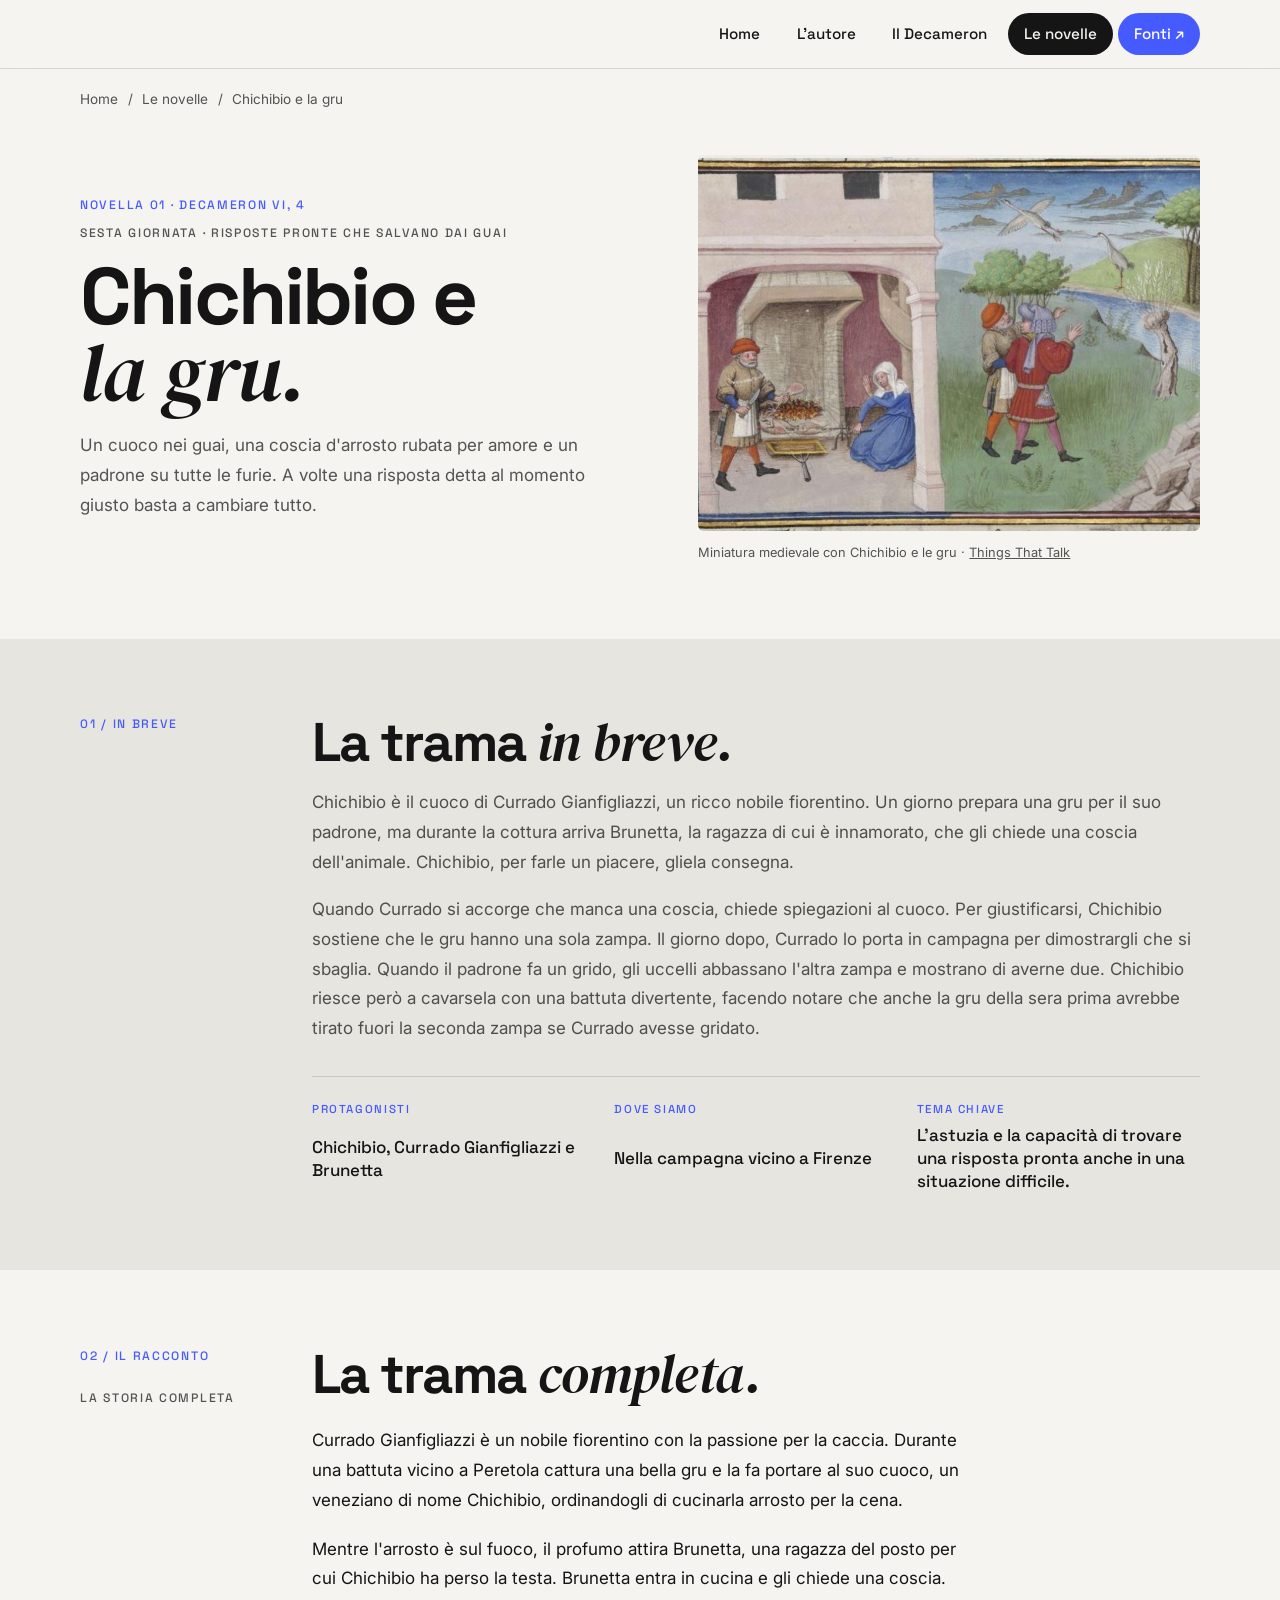
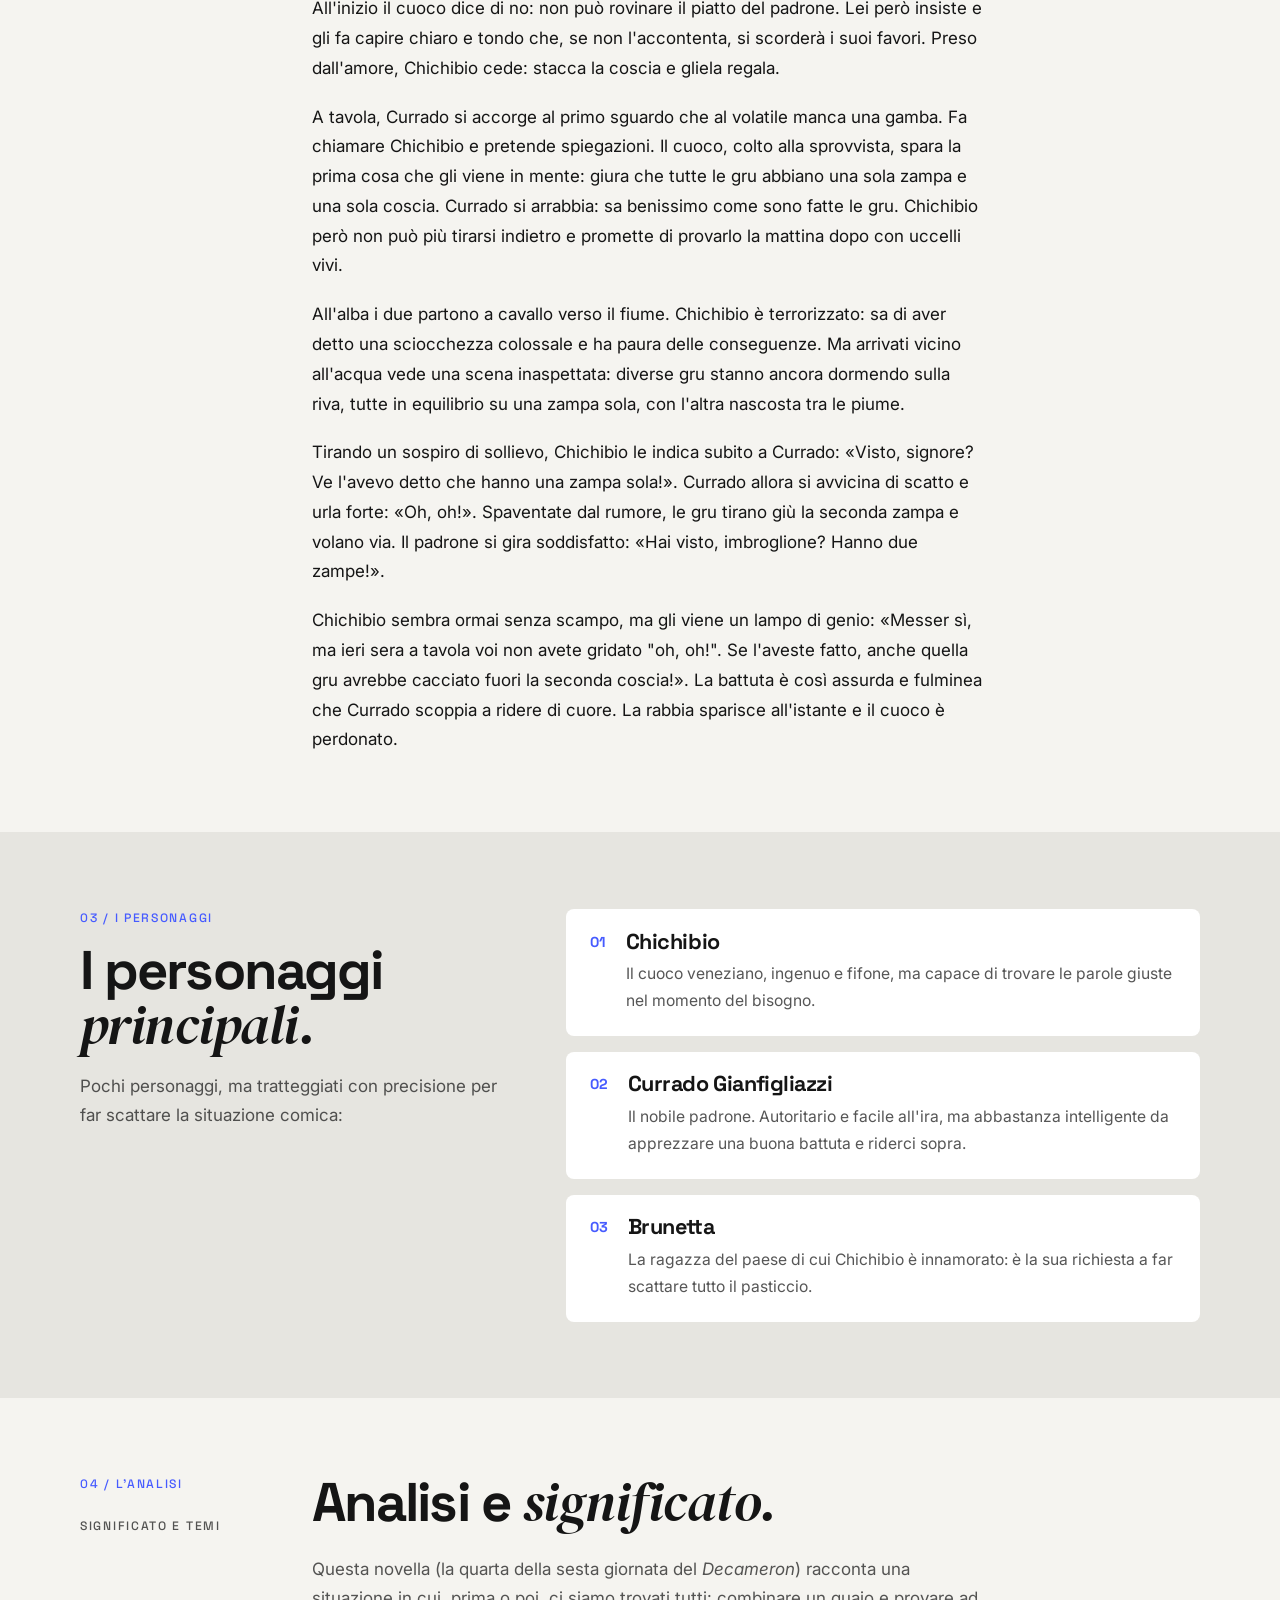
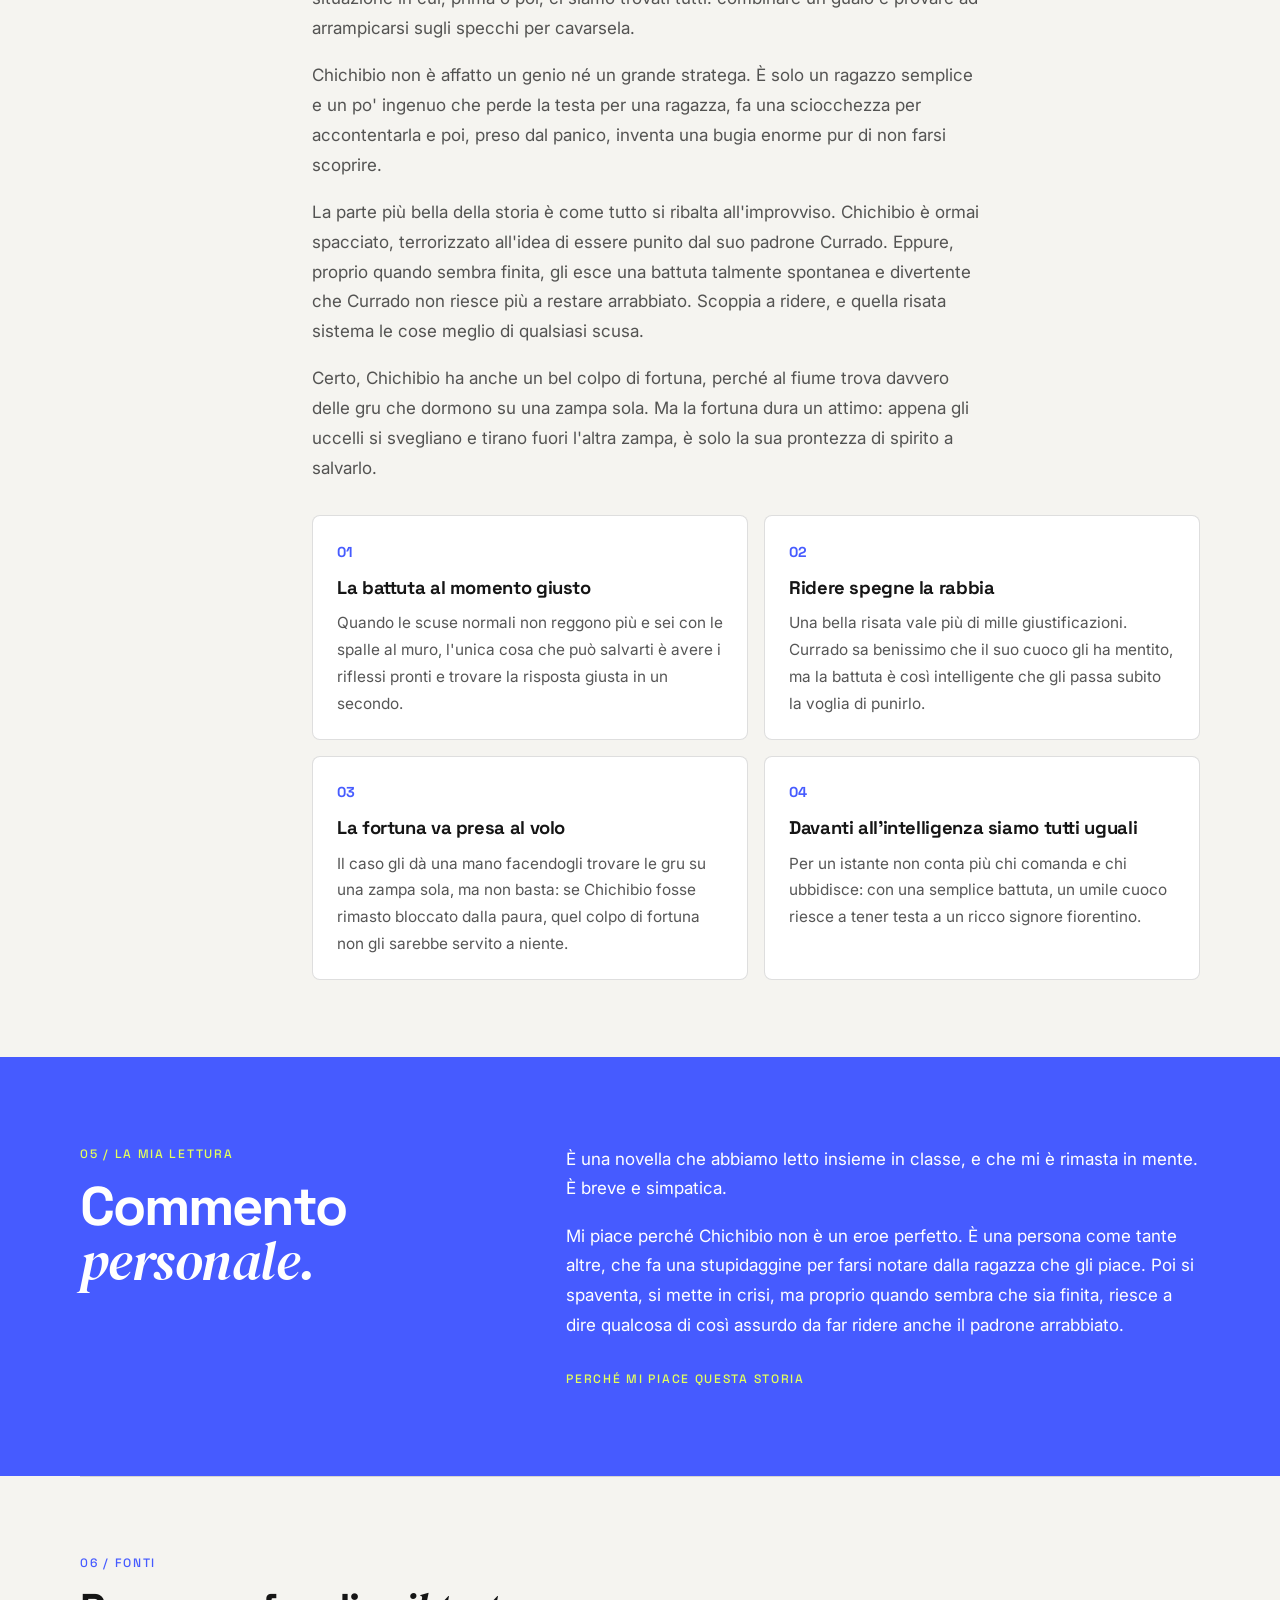
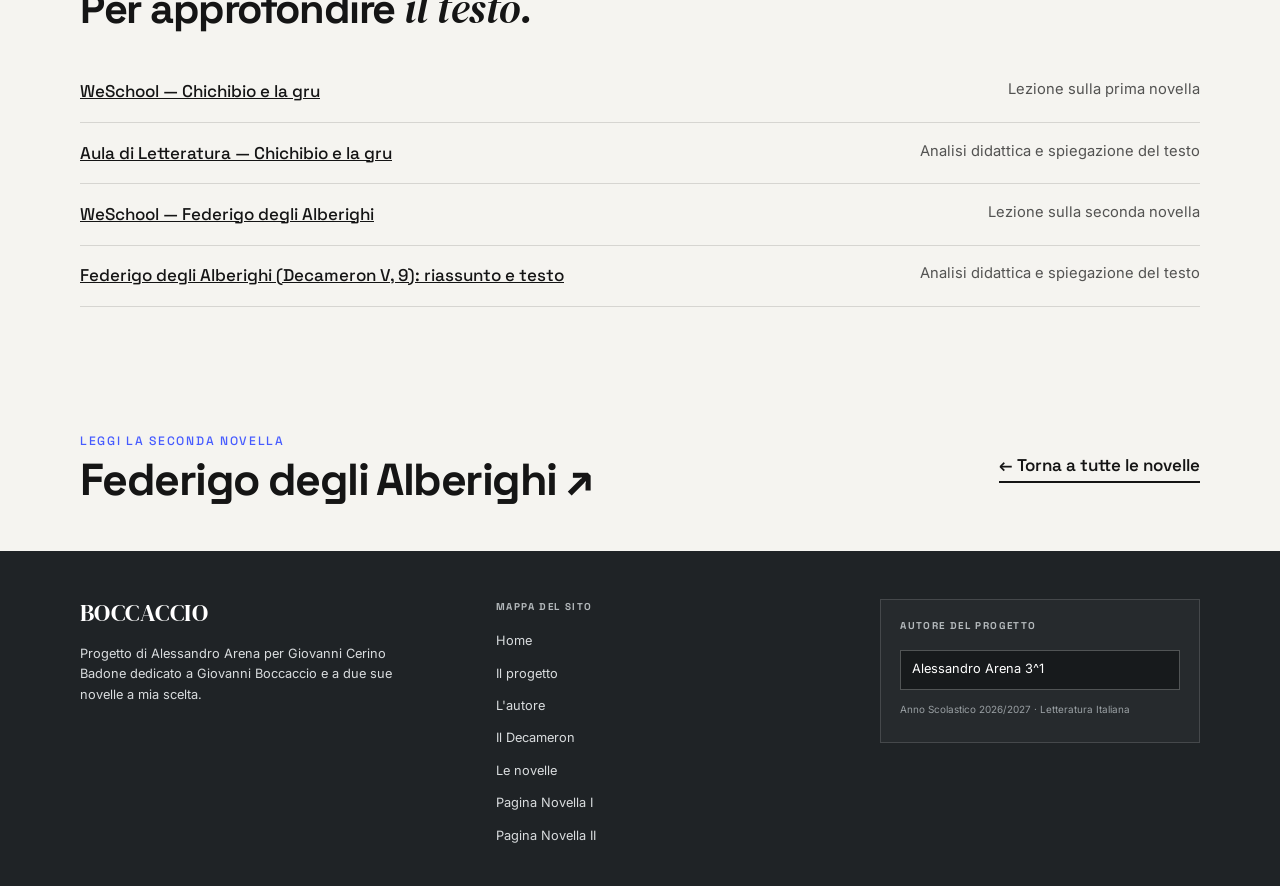
==== novella-1.html @ d5857ba1 "Add files via upload" ====
﻿<!doctype html>
<html lang="it">
<head>
  <meta charset="utf-8">
  <meta name="viewport" content="width=device-width, initial-scale=1">
  <meta name="theme-color" content="#F5F4F0">
  <meta name="description" content="Chichibio e la gru: la novella di Boccaccio spiegata in modo semplice, con trama, personaggi e significato della battuta finale.">
  <title>Chichibio e la gru — Decameron VI, 4</title>
  <link rel="preconnect" href="https://fonts.googleapis.com">
  <link rel="preconnect" href="https://fonts.gstatic.com" crossorigin>
  <link href="https://fonts.googleapis.com/css2?family=Space+Grotesk:wght@500;700&family=Inter:wght@400;500;600&family=DM+Serif+Display:ital@0;1&display=swap" rel="stylesheet">
  <link rel="stylesheet" href="css/style.css">
</head>
<body id="top">
  <a class="skip-link" href="#contenuto">Salta al contenuto</a>
  <header class="site-header"><div class="nav-shell">
    
    <button class="menu-toggle" aria-label="Apri il menu" aria-expanded="false" aria-controls="primary-nav"><span></span><span></span></button>
    <nav class="primary-nav" id="primary-nav" aria-label="Navigazione principale"><a class="nav-link" href="index.html">Home</a><a class="nav-link" href="index.html#autore">L'autore</a><a class="nav-link" href="index.html#decameron">Il Decameron</a><a class="nav-link active" href="index.html#novelle">Le novelle</a><a class="nav-cta" href="index.html#fonti">Fonti <span aria-hidden="true">↗</span></a></nav>
  </div></header>

  <main id="contenuto">
    <div class="section-wrap breadcrumb"><a href="index.html">Home</a><span>/</span><a href="index.html#novelle">Le novelle</a><span>/</span><span>Chichibio e la gru</span></div>

    <section class="detail-hero section-wrap">
      <div class="detail-copy reveal">
        <p class="section-index">NOVELLA 01 · DECAMERON VI, 4</p>
        <p class="overline">SESTA GIORNATA · RISPOSTE PRONTE CHE SALVANO DAI GUAI</p>
        <h1>Chichibio e<br><em>la gru.</em></h1>
        <p class="hero-description">Un cuoco nei guai, una coscia d'arrosto rubata per amore e un padrone su tutte le furie. A volte una risposta detta al momento giusto basta a cambiare tutto.</p>
      </div>
      <figure class="detail-art detail-art-one reveal">
        <img src="assets/images/chichibio-miniatura.jpg" alt="Miniatura medievale che mostra il cuoco Chichibio, Brunetta e le gru" loading="eager">
        <figcaption>Miniatura medievale con Chichibio e le gru · <a href="https://thingsthattalk.net/en/t/ttt%3AThhxsx/stories/the-crane-connects/good-graces/details" target="_blank" rel="noopener">Things That Talk</a></figcaption>
      </figure>
    </section>

    <section class="detail-overview"><div class="section-wrap detail-overview-grid">
      <p class="section-index">01 / IN BREVE</p>
      <div><h2>La trama <em>in breve.</em></h2>
        <p class="body-copy">Chichibio è il cuoco di Currado Gianfigliazzi, un ricco nobile fiorentino. Un giorno prepara una gru per il suo padrone, ma durante la cottura arriva Brunetta, la ragazza di cui è innamorato, che gli chiede una coscia dell'animale. Chichibio, per farle un piacere, gliela consegna.</p>
        <p class="body-copy">Quando Currado si accorge che manca una coscia, chiede spiegazioni al cuoco. Per giustificarsi, Chichibio sostiene che le gru hanno una sola zampa. Il giorno dopo, Currado lo porta in campagna per dimostrargli che si sbaglia. Quando il padrone fa un grido, gli uccelli abbassano l'altra zampa e mostrano di averne due. Chichibio riesce però a cavarsela con una battuta divertente, facendo notare che anche la gru della sera prima avrebbe tirato fuori la seconda zampa se Currado avesse gridato.</p>
        <div class="overview-facts"><div><span>PROTAGONISTI</span><strong>Chichibio, Currado Gianfigliazzi e Brunetta</strong></div><div><span>DOVE SIAMO</span><strong>Nella campagna vicino a Firenze</strong></div><div><span>TEMA CHIAVE</span><strong>L'astuzia e la capacità di trovare una risposta pronta anche in una situazione difficile.</strong></div></div>
      </div>
    </div></section>

    <section class="detail-section section-wrap">
      <div class="detail-section-label"><span class="section-index">02 / IL RACCONTO</span><span class="section-side-note">LA STORIA COMPLETA</span></div>
      <div class="detail-section-content story-text">
        <h2>La trama <em>completa.</em></h2>
        <p>Currado Gianfigliazzi è un nobile fiorentino con la passione per la caccia. Durante una battuta vicino a Peretola cattura una bella gru e la fa portare al suo cuoco, un veneziano di nome Chichibio, ordinandogli di cucinarla arrosto per la cena.</p>
        <p>Mentre l'arrosto è sul fuoco, il profumo attira Brunetta, una ragazza del posto per cui Chichibio ha perso la testa. Brunetta entra in cucina e gli chiede una coscia. All'inizio il cuoco dice di no: non può rovinare il piatto del padrone. Lei però insiste e gli fa capire chiaro e tondo che, se non l'accontenta, si scorderà i suoi favori. Preso dall'amore, Chichibio cede: stacca la coscia e gliela regala.</p>
        <p>A tavola, Currado si accorge al primo sguardo che al volatile manca una gamba. Fa chiamare Chichibio e pretende spiegazioni. Il cuoco, colto alla sprovvista, spara la prima cosa che gli viene in mente: giura che tutte le gru abbiano una sola zampa e una sola coscia. Currado si arrabbia: sa benissimo come sono fatte le gru. Chichibio però non può più tirarsi indietro e promette di provarlo la mattina dopo con uccelli vivi.</p>
        <p>All'alba i due partono a cavallo verso il fiume. Chichibio è terrorizzato: sa di aver detto una sciocchezza colossale e ha paura delle conseguenze. Ma arrivati vicino all'acqua vede una scena inaspettata: diverse gru stanno ancora dormendo sulla riva, tutte in equilibrio su una zampa sola, con l'altra nascosta tra le piume.</p>
        <p>Tirando un sospiro di sollievo, Chichibio le indica subito a Currado: «Visto, signore? Ve l'avevo detto che hanno una zampa sola!». Currado allora si avvicina di scatto e urla forte: «Oh, oh!». Spaventate dal rumore, le gru tirano giù la seconda zampa e volano via. Il padrone si gira soddisfatto: «Hai visto, imbroglione? Hanno due zampe!». </p>
        <p>Chichibio sembra ormai senza scampo, ma gli viene un lampo di genio: «Messer sì, ma ieri sera a tavola voi non avete gridato "oh, oh!". Se l'aveste fatto, anche quella gru avrebbe cacciato fuori la seconda coscia!». La battuta è così assurda e fulminea che Currado scoppia a ridere di cuore. La rabbia sparisce all'istante e il cuoco è perdonato.</p>
      </div>
    </section>

    <section class="detail-section detail-section-tint"><div class="section-wrap split-detail">
      <div><p class="section-index">03 / I PERSONAGGI</p><h2>I personaggi<br><em>principali.</em></h2><p class="body-copy">Pochi personaggi, ma tratteggiati con precisione per far scattare la situazione comica:</p></div>
      <div class="character-list">
        <article class="character-card"><span class="character-number">01</span><div><h3>Chichibio</h3><p>Il cuoco veneziano, ingenuo e fifone, ma capace di trovare le parole giuste nel momento del bisogno.</p></div></article>
        <article class="character-card"><span class="character-number">02</span><div><h3>Currado Gianfigliazzi</h3><p>Il nobile padrone. Autoritario e facile all'ira, ma abbastanza intelligente da apprezzare una buona battuta e riderci sopra.</p></div></article>
        <article class="character-card"><span class="character-number">03</span><div><h3>Brunetta</h3><p>La ragazza del paese di cui Chichibio è innamorato: è la sua richiesta a far scattare tutto il pasticcio.</p></div></article>
      </div>
    </div></section>

    <section class="detail-section section-wrap">
      <div class="detail-section-label"><span class="section-index">04 / L'ANALISI</span><span class="section-side-note">SIGNIFICATO E TEMI</span></div>
      <div class="detail-section-content">
        <h2>Analisi e <em>significato.</em></h2>
        <p class="body-copy">Questa novella (la quarta della sesta giornata del <em>Decameron</em>) racconta una situazione in cui, prima o poi, ci siamo trovati tutti: combinare un guaio e provare ad arrampicarsi sugli specchi per cavarsela.</p>
        <p class="body-copy">Chichibio non è affatto un genio né un grande stratega. È solo un ragazzo semplice e un po' ingenuo che perde la testa per una ragazza, fa una sciocchezza per accontentarla e poi, preso dal panico, inventa una bugia enorme pur di non farsi scoprire.</p>
        <p class="body-copy">La parte più bella della storia è come tutto si ribalta all'improvviso. Chichibio è ormai spacciato, terrorizzato all'idea di essere punito dal suo padrone Currado. Eppure, proprio quando sembra finita, gli esce una battuta talmente spontanea e divertente che Currado non riesce più a restare arrabbiato. Scoppia a ridere, e quella risata sistema le cose meglio di qualsiasi scusa.</p>
        <p class="body-copy">Certo, Chichibio ha anche un bel colpo di fortuna, perché al fiume trova davvero delle gru che dormono su una zampa sola. Ma la fortuna dura un attimo: appena gli uccelli si svegliano e tirano fuori l'altra zampa, è solo la sua prontezza di spirito a salvarlo.</p>
        <div class="theme-grid">
          <article><span>01</span><strong>La battuta al momento giusto</strong><p>Quando le scuse normali non reggono più e sei con le spalle al muro, l'unica cosa che può salvarti è avere i riflessi pronti e trovare la risposta giusta in un secondo.</p></article>
          <article><span>02</span><strong>Ridere spegne la rabbia</strong><p>Una bella risata vale più di mille giustificazioni. Currado sa benissimo che il suo cuoco gli ha mentito, ma la battuta è così intelligente che gli passa subito la voglia di punirlo.</p></article>
          <article><span>03</span><strong>La fortuna va presa al volo</strong><p>Il caso gli dà una mano facendogli trovare le gru su una zampa sola, ma non basta: se Chichibio fosse rimasto bloccato dalla paura, quel colpo di fortuna non gli sarebbe servito a niente.</p></article>
          <article><span>04</span><strong>Davanti all'intelligenza siamo tutti uguali</strong><p>Per un istante non conta più chi comanda e chi ubbidisce: con una semplice battuta, un umile cuoco riesce a tener testa a un ricco signore fiorentino.</p></article>
        </div>
      </div>
    </section>

    <section class="personal-section"><div class="section-wrap personal-grid">
      <div><p class="section-index light-index">05 / LA MIA LETTURA</p><h2>Commento<br><em>personale.</em></h2></div>
      <div><p>È una novella che abbiamo letto insieme in classe, e che mi è rimasta in mente. È breve e simpatica.</p><p>Mi piace perché Chichibio non è un eroe perfetto. È una persona come tante altre, che fa una stupidaggine per farsi notare dalla ragazza che gli piace. Poi si spaventa, si mette in crisi, ma proprio quando sembra che sia finita, riesce a dire qualcosa di così assurdo da far ridere anche il padrone arrabbiato.</p><span class="personal-signature">PERCHÉ MI PIACE QUESTA STORIA</span></div>
    </div></section>

    <section class="sources-section section-wrap"><div class="sources-heading"><p class="section-index">06 / FONTI</p><h2>Per approfondire <em>il testo.</em></h2></div><ul class="source-list">
      <li><a href="https://library.weschool.com/lezione/chichibio-boccaccio-decameron-4648.html" target="_blank" rel="noopener">WeSchool — Chichibio e la gru</a><span>Lezione sulla prima novella</span></li>
      <li><a href="https://www.auladiletteratura.it/decameron/giornata/54/" target="_blank" rel="noopener">Aula di Letteratura — Chichibio e la gru</a><span>Analisi didattica e spiegazione del testo</span></li>
      <li><a href="https://library.weschool.com/lezione/decameron-federigo-degli-alberighi-analisi-4652.html" target="_blank" rel="noopener">WeSchool — Federigo degli Alberighi</a><span>Lezione sulla seconda novella</span></li>
      <li><a href="https://www.auladiletteratura.it/decameron/giornata/49/" target="_blank" rel="noopener">Federigo degli Alberighi (Decameron V, 9): riassunto e testo</a><span>Analisi didattica e spiegazione del testo</span></li>
    </ul></section>

    <section class="next-story section-wrap"><a class="next-link" href="novella-2.html"><span class="next-label">LEGGI LA SECONDA NOVELLA</span><span class="next-title">Federigo degli Alberighi <span>↗</span></span></a><a class="back-link" href="index.html#novelle">← Torna a tutte le novelle</a></section>
  </main>
  <footer class="site-footer"><div class="section-wrap footer-grid"><div class="footer-col"><p class="footer-logo">BOCCACCIO</p><p class="footer-desc">Progetto di Alessandro Arena per Giovanni Cerino Badone dedicato a Giovanni Boccaccio e a due sue novelle a mia scelta.</p></div><nav class="footer-col" aria-label="Mappa del sito"><p class="footer-title">MAPPA DEL SITO</p><ul class="footer-links"><li><a href="index.html">Home</a></li><li><a href="index.html#progetto">Il progetto</a></li><li><a href="index.html#autore">L'autore</a></li><li><a href="index.html#decameron">Il Decameron</a></li><li><a href="index.html#novelle">Le novelle</a></li><li><a href="novella-1.html">Pagina Novella I</a></li><li><a href="novella-2.html">Pagina Novella II</a></li></ul></nav><div class="footer-box"><p class="footer-title">AUTORE DEL PROGETTO</p><p class="footer-author">Alessandro Arena 3^1</p><p class="footer-meta">Anno Scolastico 2026/2027 · Letteratura Italiana</p></div></div></footer>
  <script src="js/script.js"></script>
</body>
</html>
---- css/style.css ----
﻿/* Boccaccio — versione semplice, stile editoriale (nero / carta / blu) */
:root{
  --ink:#151515; --paper:#F5F4F0; --blue:#465BFF; --grey:#E6E5E0; --lime:#E4FF5C;
  --ink-70:rgba(21,21,21,.72); --line:rgba(21,21,21,.14); --paper-70:rgba(245,244,240,.74);
  --display:"Space Grotesk","Helvetica Neue",Arial,sans-serif;
  --text:"Inter",system-ui,-apple-system,"Segoe UI",Arial,sans-serif;
  --serif:"DM Serif Display",Georgia,serif;
  --max:1120px; --pad:clamp(1.25rem,4vw,2.5rem);
}
*,*::before,*::after{box-sizing:border-box}
html{scroll-behavior:smooth;scroll-padding-top:80px}
body{margin:0;background:var(--paper);color:var(--ink);font-family:var(--text);font-size:1.0625rem;line-height:1.75;-webkit-font-smoothing:antialiased;overflow-x:hidden}
img{display:block;max-width:100%;height:auto}
a{color:inherit}
h1,h2,h3,p,ul,figure{margin:0}
ul{padding:0;list-style:none}
:focus-visible{outline:3px solid var(--blue);outline-offset:3px}
::selection{background:var(--blue);color:#fff}
.section-wrap{width:min(var(--max),100% - 2*var(--pad));margin-inline:auto}
.skip-link{position:absolute;left:1rem;top:-4rem;z-index:300;background:var(--ink);color:var(--paper);padding:.7rem 1.1rem;border-radius:999px}
.skip-link:focus{top:1rem}

/* Titoli */
h1,h2,h3{font-family:var(--display);font-weight:700;letter-spacing:-.035em;line-height:1.02}
h1{font-size:clamp(3rem,8vw,6rem);line-height:.95}
h2{font-size:clamp(2.1rem,4.6vw,3.4rem)}
h3{font-size:1.35rem;letter-spacing:-.02em;line-height:1.15}
h1 em,h2 em{font-family:var(--serif);font-style:italic;font-weight:400;letter-spacing:-.01em}
.section-index,.overline,.eyebrow,.fact-label,.heading-aside,.section-side-note,.story-meta,.next-label,.personal-signature,.visual-side-label,.hero-meta{
  font-family:var(--display);font-size:.76rem;font-weight:500;letter-spacing:.14em;text-transform:uppercase;line-height:1.5}
.section-index{color:var(--blue);margin-bottom:1rem}
.eyebrow{display:flex;align-items:center;gap:.7rem;color:var(--blue)}
.eyebrow-line{width:1.8rem;height:2px;background:currentColor}
.overline{color:var(--ink-70);margin-bottom:1rem}
.body-copy{margin-top:1.1rem;color:var(--ink-70)}
.large-lead{font-size:clamp(1.3rem,2.2vw,1.7rem);line-height:1.4;letter-spacing:-.01em;margin-bottom:1.4rem}

/* Header */
.site-header{position:sticky;top:0;z-index:100;background:rgba(245,244,240,.92);backdrop-filter:blur(14px);border-bottom:1px solid var(--line)}
.nav-shell{width:min(var(--max),100% - 2*var(--pad));height:68px;margin:auto;display:flex;align-items:center;justify-content:flex-end;gap:1.5rem}
.brand{display:inline-flex;align-items:center;gap:.65rem;text-decoration:none;font-family:var(--display);font-weight:700;font-size:1.15rem;letter-spacing:-.03em}
.brand-mark{display:grid;place-items:center;width:2.1rem;height:2.1rem;border-radius:50%;background:var(--blue);color:#fff;font:italic 1.3rem/1 var(--serif);padding-bottom:.1rem}
.brand-name{display:block}
.primary-nav{display:flex;align-items:center;gap:.3rem}
.nav-link,.nav-cta{font-family:var(--display);font-weight:500;font-size:.95rem;text-decoration:none;padding:.5rem 1rem;border-radius:999px;transition:background .2s,color .2s}
.nav-link:hover{background:var(--line)}
.nav-link.active{background:var(--ink);color:var(--paper)}
.nav-cta{background:var(--blue);color:#fff}
.nav-cta:hover{background:var(--ink)}
.menu-toggle{display:none;position:relative;width:2.8rem;height:2.8rem;border-radius:50%;border:1px solid var(--ink);background:transparent;cursor:pointer}
.menu-toggle span{position:absolute;left:50%;width:1.1rem;height:2px;background:var(--ink);transform:translateX(-50%)}
.menu-toggle span:first-child{top:calc(50% - 5px)}.menu-toggle span:last-child{top:calc(50% + 3px)}

/* Bottoni */
.button{display:inline-flex;align-items:center;gap:.8rem;padding:.95rem 1.6rem;border-radius:999px;font-family:var(--display);font-weight:600;text-decoration:none;background:var(--blue);color:#fff;transition:transform .2s,background .2s}
.button:hover{transform:translateY(-2px);background:var(--ink)}
.button-dark{background:var(--ink)}.button-dark:hover{background:var(--blue)}
.text-link{font-family:var(--display);font-weight:600;text-decoration:none;border-bottom:2px solid currentColor;padding-bottom:.15rem}
.text-link:hover{color:var(--blue)}
.dark-link{display:inline-block;margin-top:1.5rem}

/* Hero (scuro) */
.hero{background:var(--ink);color:var(--paper);max-width:none;width:100%;padding:clamp(3.5rem,8vw,6rem) max(var(--pad),calc((100% - var(--max))/2)) clamp(3.5rem,8vw,6rem);display:grid;grid-template-columns:1.1fr .9fr;gap:clamp(2rem,5vw,4rem);align-items:center}
.hero-kicker{margin:1.5rem 0 .8rem;color:var(--lime);font-family:var(--display);font-weight:500}
.hero h1{margin-bottom:1.3rem}
.hero h1 em{}
.hero-description{max-width:34rem;color:var(--paper-70)}
.hero-actions{display:flex;align-items:center;flex-wrap:wrap;gap:1.5rem;margin-top:2rem}
.hero .button-dark{background:var(--blue)}.hero .button-dark:hover{background:var(--paper);color:var(--ink)}
.hero .text-link:hover{color:var(--lime)}
.hero .eyebrow{color:var(--lime)}
.hero-meta{display:flex;align-items:center;gap:.6rem;margin-top:2.5rem;color:var(--paper-70)}
.meta-dot{width:.5rem;height:.5rem;border-radius:50%;background:var(--lime)}
.hero-art img{width:100%;aspect-ratio:4/3;object-fit:cover;border-radius:6px}
.hero-art figcaption,.detail-art figcaption{margin-top:.7rem;font-size:.8rem;line-height:1.5;color:var(--paper-70)}
.hero-art figcaption em{font-family:var(--serif)}

/* Introduzione */
.intro-band{padding:clamp(4rem,8vw,6.5rem) 0}
.intro-grid{display:grid;grid-template-columns:200px 1fr;gap:2rem}
.intro-heading{display:none}
.intro-text p:first-child{font-size:clamp(1.3rem,2.3vw,1.8rem);line-height:1.4;letter-spacing:-.01em}
.intro-text p+p{margin-top:1.4rem;color:var(--ink-70)}
.intro-text em{font-family:var(--serif);color:var(--blue)}

/* Autore (grigio) */
.author-section{width:100%;max-width:none;background:var(--grey);padding:clamp(4rem,8vw,6.5rem) max(var(--pad),calc((100% - var(--max))/2))}
.section-heading{display:flex;justify-content:space-between;align-items:end;flex-wrap:wrap;gap:1.5rem;margin-bottom:clamp(2rem,4vw,3.5rem)}
.heading-aside{color:var(--ink-70);text-align:right}
.heading-description{max-width:26rem;color:var(--ink-70)}
.author-layout{display:grid;grid-template-columns:.7fr 1.3fr;gap:clamp(2rem,5vw,4rem);align-items:start}
.author-visual img{width:100%;aspect-ratio:4/5;object-fit:cover;object-position:top;border-radius:6px;filter:grayscale(1) contrast(1.05)}
.visual-side-label{margin-top:.8rem;color:var(--ink-70);font-size:.7rem}
.author-content .body-copy{margin-top:0;margin-bottom:1rem}
.author-facts{display:grid;grid-template-columns:repeat(3,1fr);gap:1.2rem;margin-top:1.8rem;padding-top:1.4rem;border-top:1px solid var(--line)}
.author-facts div{display:grid;gap:.3rem}
.fact-label{color:var(--blue)}
.author-facts strong{font-family:var(--display);font-weight:500;line-height:1.35;font-size:.98rem}

/* Decameron (blu) */
.decameron-section{background:var(--blue);color:#fff;padding:clamp(4rem,8vw,6.5rem) 0}
.decameron-grid{display:block;max-width:820px;margin-left:max(var(--pad),calc((100% - var(--max))/2))}
.decameron-section .section-index,.decameron-section .overline{color:var(--lime)}
.decameron-section h2{margin-bottom:1.5rem}
.decameron-section h2 em{}
.decameron-lead{color:rgba(255,255,255,.9)}
.decameron-lead+.decameron-lead{margin-top:1.2rem}
.decameron-note{display:flex;align-items:center;gap:1.2rem;margin-top:2.2rem;padding-top:1.6rem;border-top:1px solid rgba(255,255,255,.3);line-height:1.4}
.note-number{font-family:var(--display);font-weight:700;font-size:4rem;line-height:1;letter-spacing:-.04em;color:var(--lime)}

/* Novelle */
.stories-section{padding:clamp(4rem,8vw,6.5rem) 0}
.story-grid{display:grid;grid-template-columns:1fr 1fr;gap:clamp(1.2rem,3vw,2rem)}
.story-card{background:#fff;border-radius:8px;overflow:hidden;border:1px solid var(--line);transition:transform .25s,box-shadow .25s}
.story-card:hover{transform:translateY(-4px);box-shadow:0 14px 30px rgba(21,21,21,.1)}
.story-link{display:block;text-decoration:none}
.story-art{position:relative;aspect-ratio:3/2;overflow:hidden;background:var(--grey)}
.story-art img{width:100%;height:100%;object-fit:cover}
.story-art-number{position:absolute;left:1rem;top:1rem;background:var(--lime);color:var(--ink);font-family:var(--display);font-weight:700;font-size:.85rem;padding:.2rem .7rem;border-radius:999px}
.story-info{padding:1.5rem 1.6rem 1.8rem}
.story-meta{display:flex;justify-content:space-between;color:var(--blue);margin-bottom:.8rem}
.story-info h3{font-size:1.7rem;margin-bottom:.7rem}
.story-info p{color:var(--ink-70);font-size:.98rem}
.story-read{display:inline-block;margin-top:1.1rem;font-family:var(--display);font-weight:600;font-size:.85rem;letter-spacing:.08em;border-bottom:2px solid var(--blue);padding-bottom:.1rem}

/* Fonti */
.sources-section{padding:clamp(3rem,6vw,5rem) 0;border-top:1px solid var(--line)}
.sources-heading{max-width:40rem;margin-bottom:2rem}
.sources-heading h2{font-size:clamp(1.8rem,3.6vw,2.6rem)}
.source-list li{display:flex;justify-content:space-between;gap:1.5rem;flex-wrap:wrap;padding:.95rem 0;border-bottom:1px solid var(--line)}
.source-list a{font-family:var(--display);font-weight:500}
.source-list a:hover{color:var(--blue)}
.source-list span{color:var(--ink-70);font-size:.92rem}
.source-method{margin-top:1.5rem;color:var(--ink-70);font-size:.9rem}


/* Pagine novella */
.breadcrumb{display:flex;gap:.6rem;flex-wrap:wrap;padding-block:1.2rem;font-size:.85rem;color:var(--ink-70)}
.breadcrumb a{text-decoration:none}.breadcrumb a:hover{color:var(--blue)}
.detail-hero{display:grid;grid-template-columns:1.05fr .95fr;gap:clamp(2rem,5vw,4rem);align-items:center;padding-block:1.5rem clamp(3rem,6vw,5rem)}
.detail-copy .section-index{margin-bottom:.6rem}
.detail-copy h1{margin:.4rem 0 1.3rem;font-size:clamp(2.8rem,6.5vw,5rem)}
.detail-copy .hero-description{color:var(--ink-70);max-width:32rem}
.detail-tags{display:flex;flex-wrap:wrap;gap:.5rem;margin-top:1.5rem}
.detail-tags span{font-family:var(--display);font-size:.82rem;font-weight:500;padding:.35rem .9rem;border-radius:999px;border:1px solid var(--ink)}
.detail-art img{width:100%;aspect-ratio:4/3;object-fit:cover;border-radius:6px}
.detail-art figcaption{color:var(--ink-70)}

.detail-overview{background:var(--grey);padding:clamp(3rem,6vw,5rem) 0}
.detail-overview-grid{display:grid;grid-template-columns:200px 1fr;gap:2rem}
.detail-overview h2{margin-bottom:.5rem}
.overview-facts{display:grid;grid-template-columns:repeat(3,1fr);gap:1.2rem;margin-top:2rem;padding-top:1.4rem;border-top:1px solid var(--line)}
.overview-facts div{display:grid;gap:.3rem}
.overview-facts span{font-family:var(--display);font-size:.72rem;letter-spacing:.14em;color:var(--blue);font-weight:500}
.overview-facts strong{font-family:var(--display);font-weight:500;line-height:1.35}

.detail-section{padding:clamp(3rem,6vw,5rem) 0}
.detail-section.section-wrap{padding-block:clamp(3rem,6vw,5rem)}
.detail-section-label{display:flex;flex-direction:column;gap:.5rem}
.detail-section.section-wrap{display:grid;grid-template-columns:200px 1fr;gap:2rem}
.section-side-note{color:var(--ink-70)}
.detail-section-content h2{margin-bottom:1.5rem}
.story-text p{max-width:42rem}
.story-text p+p{margin-top:1.2rem}
.quote-box{margin:2.2rem 0;padding:1.6rem 1.8rem;background:var(--ink);color:var(--paper);border-radius:8px;max-width:42rem}
.quote-box p{font-family:var(--serif);font-size:1.5rem;line-height:1.3}
.quote-box span{display:block;margin-top:.8rem;font-size:.85rem;color:var(--lime)}
.editorial-note{max-width:42rem;padding-left:1.2rem;border-left:3px solid var(--blue)}
.detail-section-tint{background:var(--grey)}
.split-detail{display:grid;grid-template-columns:.8fr 1.2fr;gap:clamp(2rem,5vw,4rem)}
.character-list{display:grid;gap:1rem}
.character-card{display:flex;gap:1.2rem;padding:1.3rem 1.5rem;background:#fff;border-radius:8px}
.character-number,.theme-grid article>span{font-family:var(--display);font-weight:700;color:var(--blue);font-size:.9rem}
.character-card h3{margin-bottom:.35rem}
.character-card p{color:var(--ink-70);font-size:.98rem}
.detail-section-content .body-copy{max-width:42rem}
.theme-grid{display:grid;grid-template-columns:1fr 1fr;gap:1rem;margin-top:2rem}
.theme-grid article{padding:1.3rem 1.5rem;background:#fff;border:1px solid var(--line);border-radius:8px}
.theme-grid strong{display:block;font-family:var(--display);font-size:1.15rem;margin:.3rem 0 .4rem;letter-spacing:-.02em}
.theme-grid p{color:var(--ink-70);font-size:.96rem}

.personal-section{background:var(--blue);color:#fff;padding:clamp(3.5rem,7vw,5.5rem) 0}
.personal-grid{display:grid;grid-template-columns:.8fr 1.2fr;gap:clamp(2rem,5vw,4rem)}
.personal-section .section-index,.personal-signature{color:var(--lime)}
.personal-section h2 em{}
.personal-grid p+p{margin-top:1.1rem}
.personal-signature{display:block;margin-top:1.8rem}

.next-story{display:flex;justify-content:space-between;align-items:center;flex-wrap:wrap;gap:1.5rem;padding-block:3rem}
.next-link{text-decoration:none;display:grid;gap:.4rem}
.next-label{color:var(--blue)}
.next-title{font-family:var(--display);font-weight:700;font-size:clamp(1.8rem,4vw,2.8rem);letter-spacing:-.035em;line-height:1.05}
.next-link:hover .next-title{color:var(--blue)}
.back-link{font-family:var(--display);font-weight:600;text-decoration:none;border-bottom:2px solid currentColor}

/* Animazioni leggere */
.js-ready .reveal{opacity:0;transform:translateY(12px);transition:opacity .6s ease,transform .6s ease}
.js-ready .reveal.is-visible{opacity:1;transform:none}

/* Responsive */
@media(max-width:860px){
  .menu-toggle{display:block}
  .primary-nav{position:absolute;top:68px;left:0;right:0;display:none;flex-direction:column;align-items:stretch;gap:.2rem;padding:1rem var(--pad) 1.4rem;background:var(--paper);border-bottom:1px solid var(--line)}
  .primary-nav.is-open{display:flex}
  .nav-link,.nav-cta{padding:.8rem 1rem}
  .hero,.author-layout,.detail-hero,.split-detail,.personal-grid,.intro-grid,.detail-overview-grid,.detail-section.section-wrap,.story-grid,.theme-grid{grid-template-columns:1fr}
  .author-visual{max-width:320px}
  .heading-aside{text-align:left}
  .overview-facts,.author-facts{grid-template-columns:1fr}
  .intro-grid,.detail-overview-grid,.detail-section.section-wrap{gap:.8rem}
  .brand-name{display:block}
}
@media(prefers-reduced-motion:reduce){html{scroll-behavior:auto}.js-ready .reveal{opacity:1;transform:none;transition:none}}
/* Footer */
.site-footer{background:#1f2326;color:#d9dcde;font-family:var(--text);font-size:.8rem;line-height:1.6}
.footer-grid{display:grid;grid-template-columns:1.1fr 1fr 1fr;gap:clamp(2rem,5vw,4rem);padding-block:3rem 2.5rem;align-items:start}
.footer-logo{font-family:var(--serif);font-size:1.5rem;letter-spacing:.02em;color:#fff;margin-bottom:1rem;line-height:1.2}
.footer-desc{max-width:21rem;color:#d9dcde}
.footer-title{font-family:var(--display);font-size:.62rem;font-weight:700;letter-spacing:.14em;color:#b5babd;margin-bottom:1rem;text-transform:uppercase}
.footer-links{list-style:none;margin:0;padding:0;display:grid;gap:.75rem}
.footer-links a{text-decoration:none;color:#d9dcde}.footer-links a:hover{color:#fff;text-decoration:underline}
.footer-box{border:1px solid rgba(255,255,255,.14);background:rgba(255,255,255,.03);padding:1.1rem 1.2rem 1.4rem;min-height:9rem}
.footer-author{border:1px solid rgba(255,255,255,.25);background:#171a1c;color:#fff;padding:.55rem .7rem;font-size:.8rem}
.footer-meta{margin-top:.8rem;font-size:.62rem;color:#9aa0a4}
.footer-bottom{display:flex;justify-content:space-between;gap:1rem;flex-wrap:wrap;padding-block:1.3rem;border-top:1px solid rgba(255,255,255,.1);font-size:.7rem;color:#b5babd}
@media(max-width:820px){.footer-grid{grid-template-columns:1fr}}
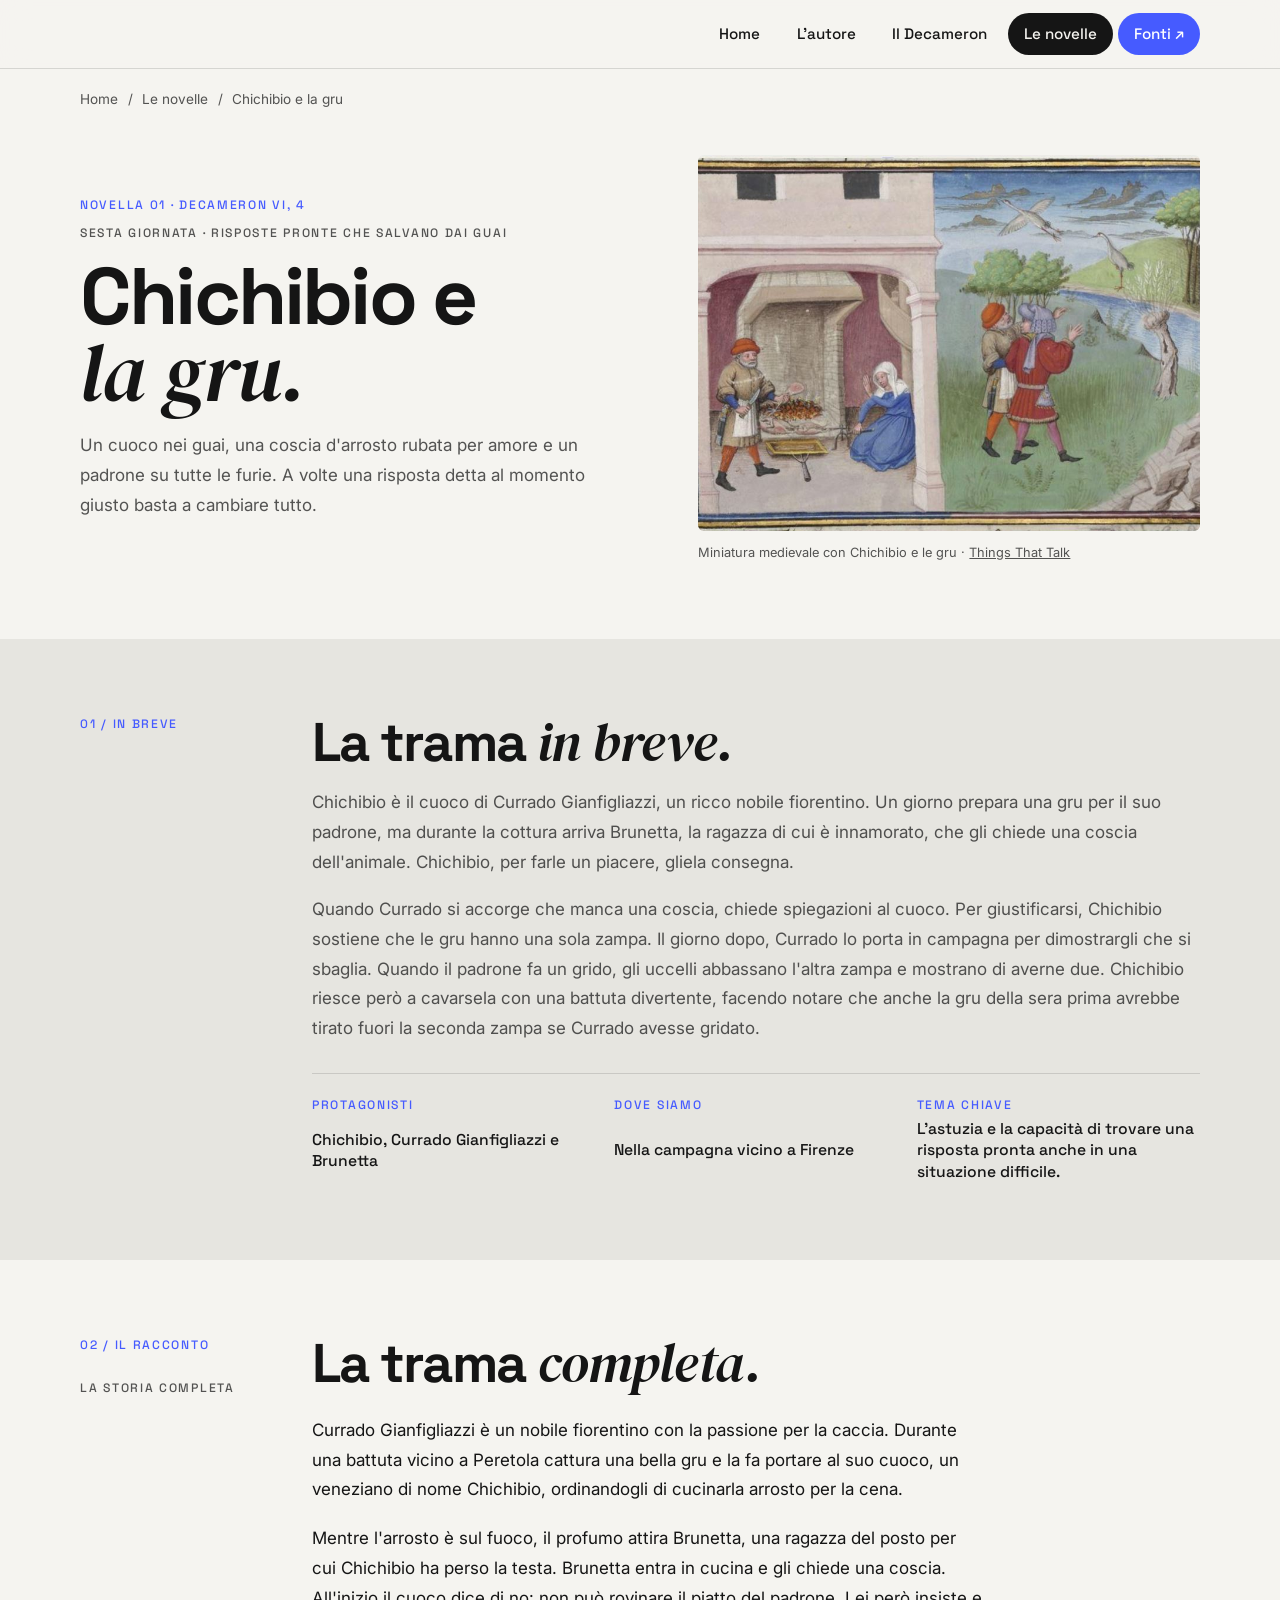
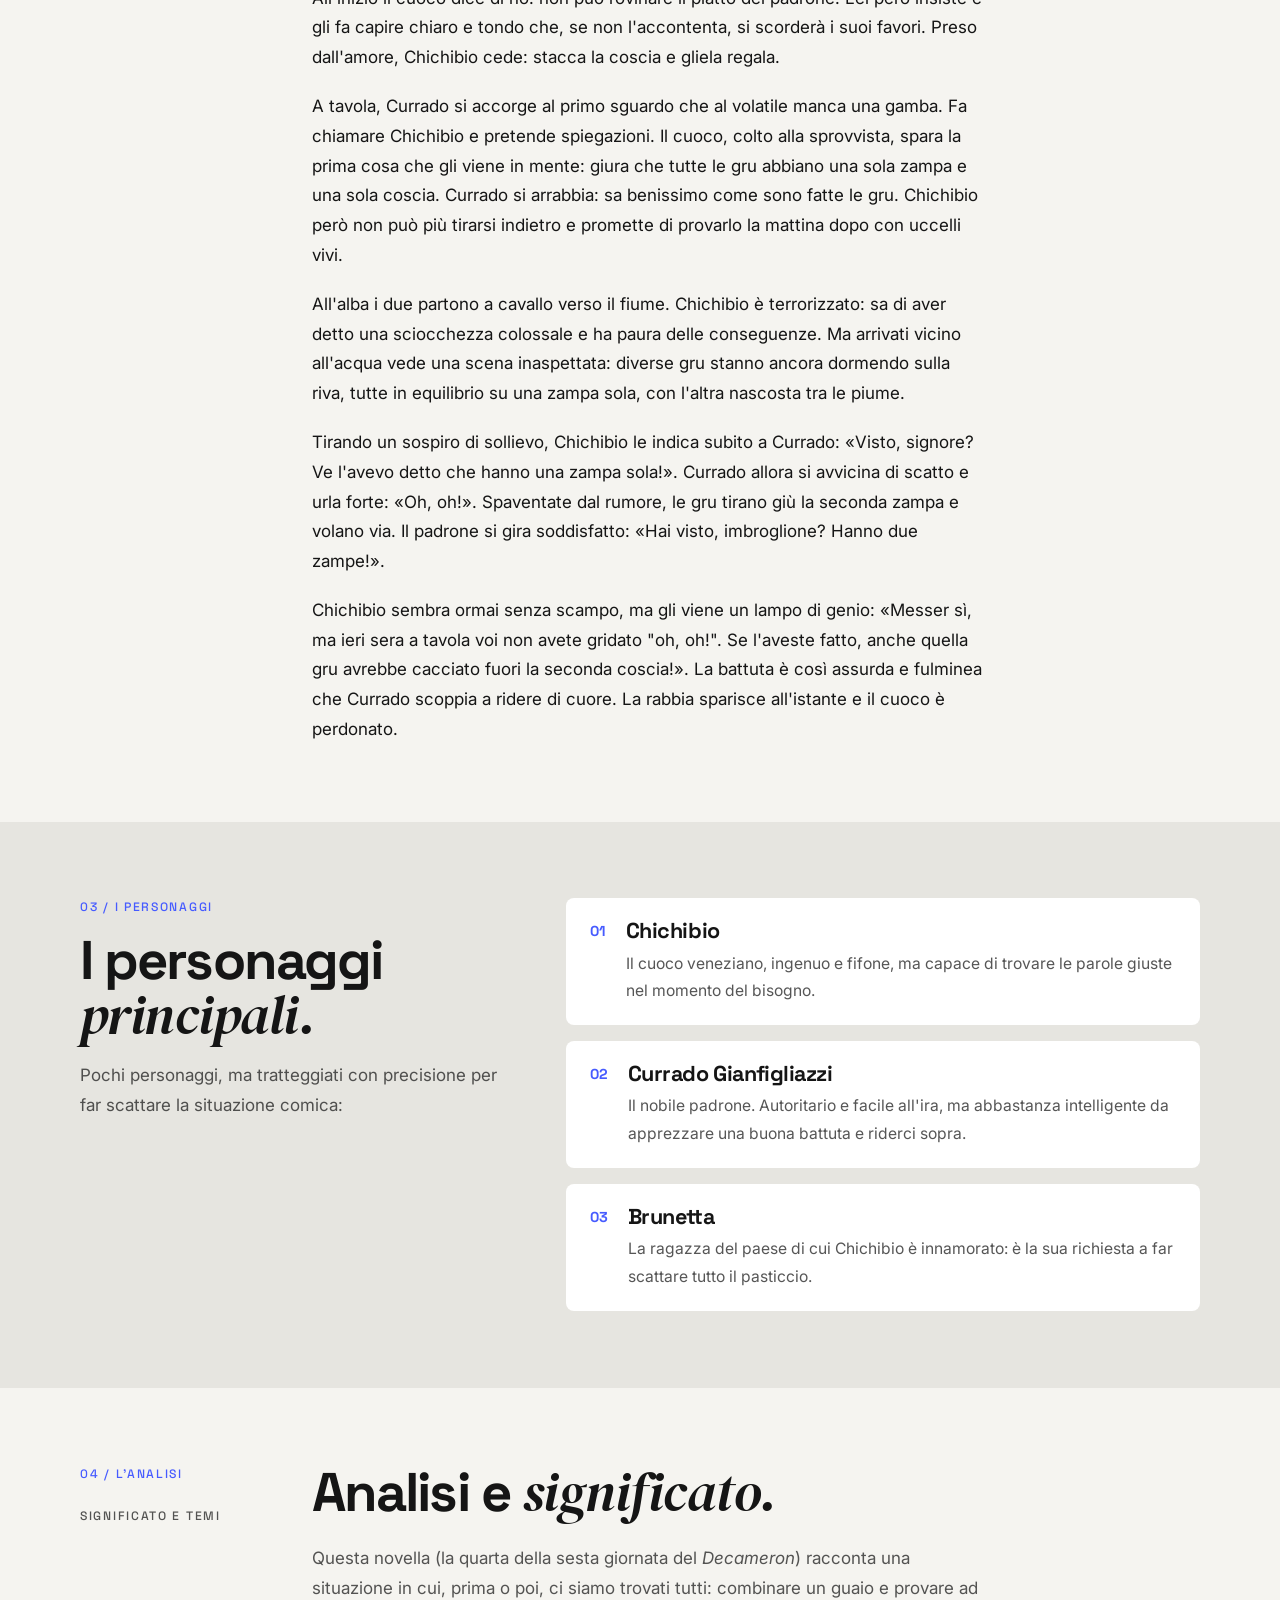
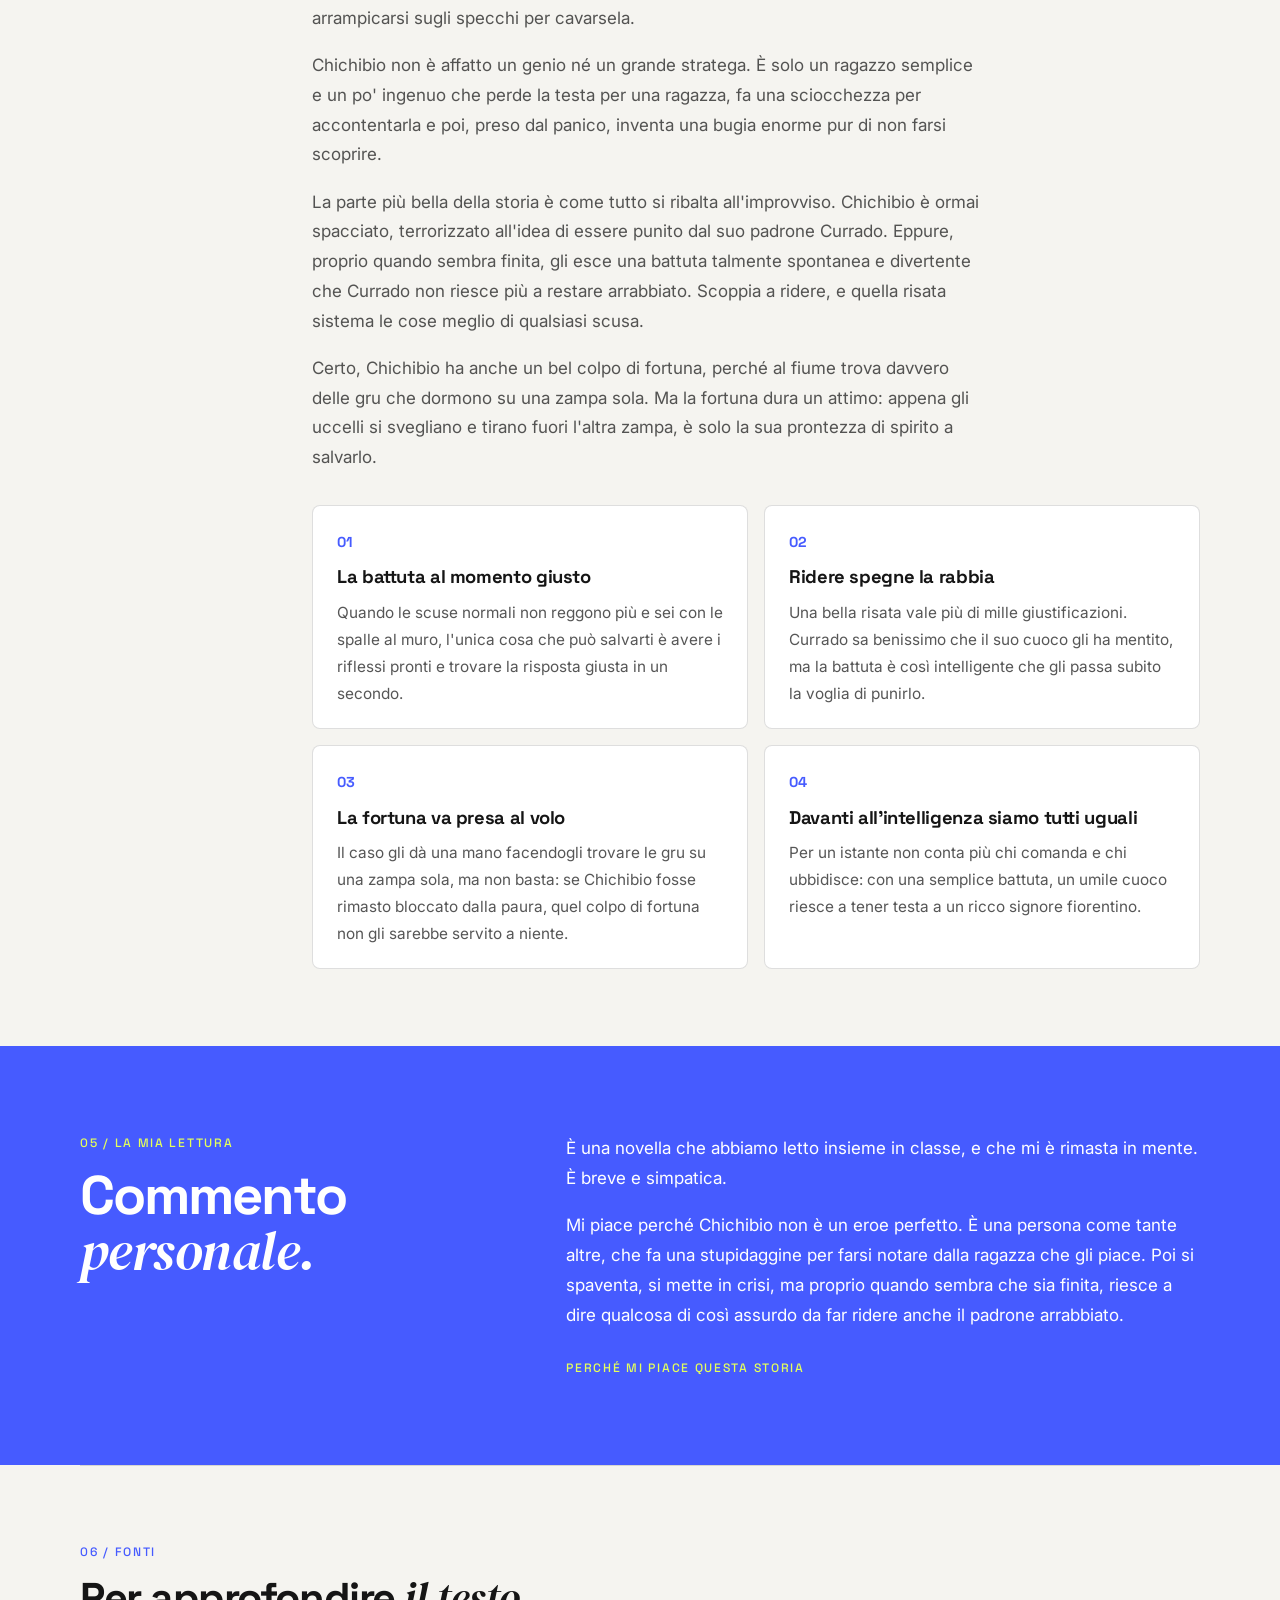
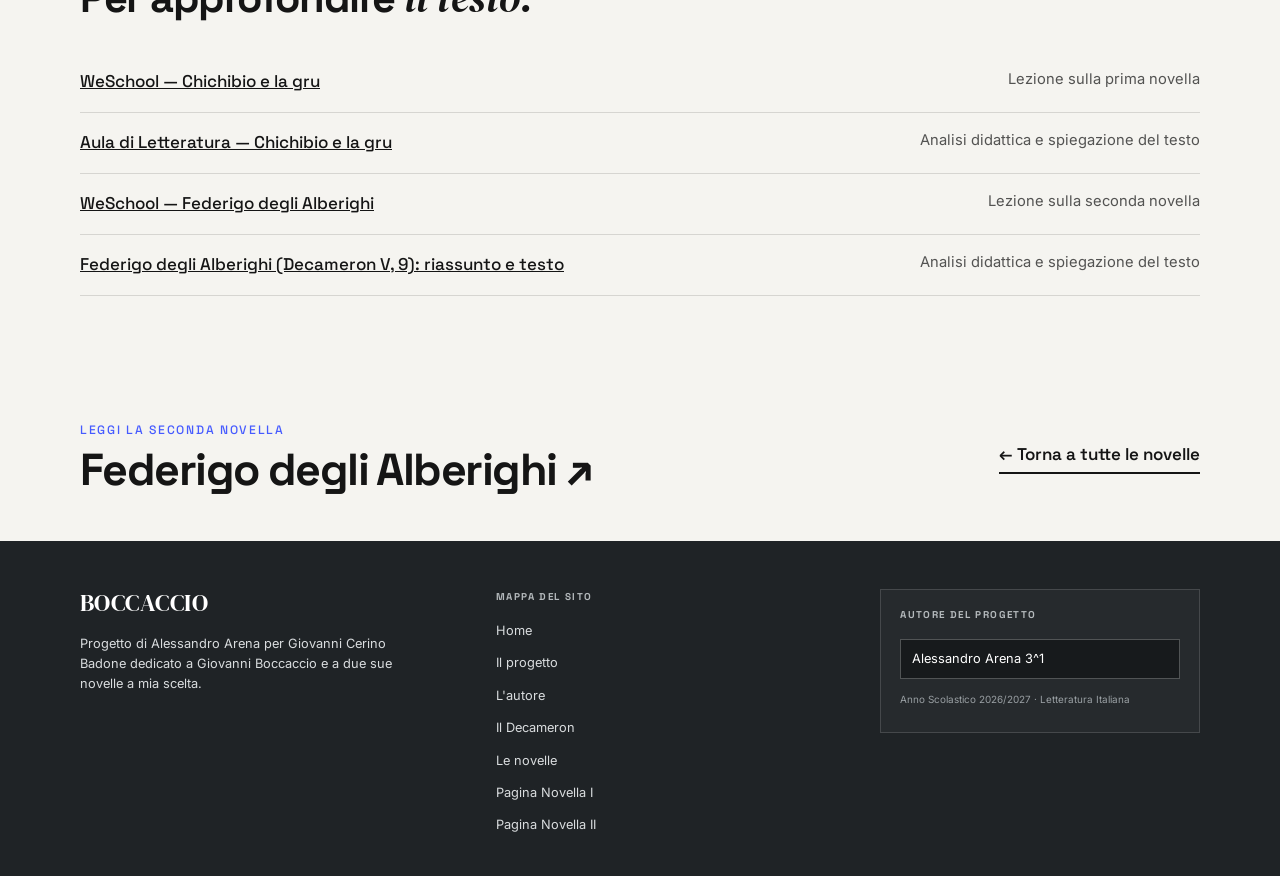
==== commit e14532ae: "Add files via upload" ====
--- a/novella-1.html
+++ b/novella-1.html
@@ -3,101 +3,170 @@
 <head>
   <meta charset="utf-8">
   <meta name="viewport" content="width=device-width, initial-scale=1">
-  <meta name="theme-color" content="#F5F4F0">
-  <meta name="description" content="Chichibio e la gru: la novella di Boccaccio spiegata in modo semplice, con trama, personaggi e significato della battuta finale.">
   <title>Chichibio e la gru — Decameron VI, 4</title>
-  <link rel="preconnect" href="https://fonts.googleapis.com">
-  <link rel="preconnect" href="https://fonts.gstatic.com" crossorigin>
   <link href="https://fonts.googleapis.com/css2?family=Space+Grotesk:wght@500;700&family=Inter:wght@400;500;600&family=DM+Serif+Display:ital@0;1&display=swap" rel="stylesheet">
   <link rel="stylesheet" href="css/style.css">
 </head>
-<body id="top">
-  <a class="skip-link" href="#contenuto">Salta al contenuto</a>
-  <header class="site-header"><div class="nav-shell">
-    
-    <button class="menu-toggle" aria-label="Apri il menu" aria-expanded="false" aria-controls="primary-nav"><span></span><span></span></button>
-    <nav class="primary-nav" id="primary-nav" aria-label="Navigazione principale"><a class="nav-link" href="index.html">Home</a><a class="nav-link" href="index.html#autore">L'autore</a><a class="nav-link" href="index.html#decameron">Il Decameron</a><a class="nav-link active" href="index.html#novelle">Le novelle</a><a class="nav-cta" href="index.html#fonti">Fonti <span aria-hidden="true">↗</span></a></nav>
-  </div></header>
+<body>
+  <header class="site-header">
+    <div class="nav-shell">
+      <button class="menu-toggle"><span></span><span></span></button>
+      <nav class="primary-nav" id="primary-nav">
+        <a href="index.html">Home</a>
+        <a href="index.html#autore">L'autore</a>
+        <a href="index.html#decameron">Il Decameron</a>
+        <a class="active" href="index.html#novelle">Le novelle</a>
+        <a class="nav-cta" href="index.html#fonti">Fonti ↗</a>
+      </nav>
+    </div>
+  </header>
 
-  <main id="contenuto">
-    <div class="section-wrap breadcrumb"><a href="index.html">Home</a><span>/</span><a href="index.html#novelle">Le novelle</a><span>/</span><span>Chichibio e la gru</span></div>
+  <main>
+    <div class="section-wrap breadcrumb">
+      <a href="index.html">Home</a><span>/</span><a href="index.html#novelle">Le novelle</a><span>/</span><span>Chichibio e la gru</span>
+    </div>
 
     <section class="detail-hero section-wrap">
-      <div class="detail-copy reveal">
+      <div class="detail-copy">
         <p class="section-index">NOVELLA 01 · DECAMERON VI, 4</p>
         <p class="overline">SESTA GIORNATA · RISPOSTE PRONTE CHE SALVANO DAI GUAI</p>
         <h1>Chichibio e<br><em>la gru.</em></h1>
         <p class="hero-description">Un cuoco nei guai, una coscia d'arrosto rubata per amore e un padrone su tutte le furie. A volte una risposta detta al momento giusto basta a cambiare tutto.</p>
       </div>
-      <figure class="detail-art detail-art-one reveal">
-        <img src="assets/images/chichibio-miniatura.jpg" alt="Miniatura medievale che mostra il cuoco Chichibio, Brunetta e le gru" loading="eager">
-        <figcaption>Miniatura medievale con Chichibio e le gru · <a href="https://thingsthattalk.net/en/t/ttt%3AThhxsx/stories/the-crane-connects/good-graces/details" target="_blank" rel="noopener">Things That Talk</a></figcaption>
+      <figure class="detail-art">
+        <img src="assets/images/chichibio-miniatura.jpg" alt="Miniatura medievale che mostra il cuoco Chichibio, Brunetta e le gru">
+        <figcaption>Miniatura medievale con Chichibio e le gru · <a href="https://thingsthattalk.net/en/t/ttt%3AThhxsx/stories/the-crane-connects/good-graces/details" target="_blank">Things That Talk</a></figcaption>
       </figure>
     </section>
 
-    <section class="detail-overview"><div class="section-wrap detail-overview-grid">
-      <p class="section-index">01 / IN BREVE</p>
-      <div><h2>La trama <em>in breve.</em></h2>
-        <p class="body-copy">Chichibio è il cuoco di Currado Gianfigliazzi, un ricco nobile fiorentino. Un giorno prepara una gru per il suo padrone, ma durante la cottura arriva Brunetta, la ragazza di cui è innamorato, che gli chiede una coscia dell'animale. Chichibio, per farle un piacere, gliela consegna.</p>
-        <p class="body-copy">Quando Currado si accorge che manca una coscia, chiede spiegazioni al cuoco. Per giustificarsi, Chichibio sostiene che le gru hanno una sola zampa. Il giorno dopo, Currado lo porta in campagna per dimostrargli che si sbaglia. Quando il padrone fa un grido, gli uccelli abbassano l'altra zampa e mostrano di averne due. Chichibio riesce però a cavarsela con una battuta divertente, facendo notare che anche la gru della sera prima avrebbe tirato fuori la seconda zampa se Currado avesse gridato.</p>
-        <div class="overview-facts"><div><span>PROTAGONISTI</span><strong>Chichibio, Currado Gianfigliazzi e Brunetta</strong></div><div><span>DOVE SIAMO</span><strong>Nella campagna vicino a Firenze</strong></div><div><span>TEMA CHIAVE</span><strong>L'astuzia e la capacità di trovare una risposta pronta anche in una situazione difficile.</strong></div></div>
+    <section class="detail-overview">
+      <div class="section-wrap detail-overview-grid">
+        <p class="section-index">01 / IN BREVE</p>
+        <div>
+          <h2>La trama <em>in breve.</em></h2>
+          <p class="body-copy">Chichibio è il cuoco di Currado Gianfigliazzi, un ricco nobile fiorentino. Un giorno prepara una gru per il suo padrone, ma durante la cottura arriva Brunetta, la ragazza di cui è innamorato, che gli chiede una coscia dell'animale. Chichibio, per farle un piacere, gliela consegna.</p>
+          <p class="body-copy">Quando Currado si accorge che manca una coscia, chiede spiegazioni al cuoco. Per giustificarsi, Chichibio sostiene che le gru hanno una sola zampa. Il giorno dopo, Currado lo porta in campagna per dimostrargli che si sbaglia. Quando il padrone fa un grido, gli uccelli abbassano l'altra zampa e mostrano di averne due. Chichibio riesce però a cavarsela con una battuta divertente, facendo notare che anche la gru della sera prima avrebbe tirato fuori la seconda zampa se Currado avesse gridato.</p>
+          <div class="facts">
+            <div><span>PROTAGONISTI</span><strong>Chichibio, Currado Gianfigliazzi e Brunetta</strong></div>
+            <div><span>DOVE SIAMO</span><strong>Nella campagna vicino a Firenze</strong></div>
+            <div><span>TEMA CHIAVE</span><strong>L'astuzia e la capacità di trovare una risposta pronta anche in una situazione difficile.</strong></div>
+          </div>
+        </div>
       </div>
-    </div></section>
+    </section>
 
     <section class="detail-section section-wrap">
-      <div class="detail-section-label"><span class="section-index">02 / IL RACCONTO</span><span class="section-side-note">LA STORIA COMPLETA</span></div>
+      <div class="detail-section-label">
+        <span class="section-index">02 / IL RACCONTO</span>
+        <span class="section-side-note">LA STORIA COMPLETA</span>
+      </div>
       <div class="detail-section-content story-text">
         <h2>La trama <em>completa.</em></h2>
         <p>Currado Gianfigliazzi è un nobile fiorentino con la passione per la caccia. Durante una battuta vicino a Peretola cattura una bella gru e la fa portare al suo cuoco, un veneziano di nome Chichibio, ordinandogli di cucinarla arrosto per la cena.</p>
         <p>Mentre l'arrosto è sul fuoco, il profumo attira Brunetta, una ragazza del posto per cui Chichibio ha perso la testa. Brunetta entra in cucina e gli chiede una coscia. All'inizio il cuoco dice di no: non può rovinare il piatto del padrone. Lei però insiste e gli fa capire chiaro e tondo che, se non l'accontenta, si scorderà i suoi favori. Preso dall'amore, Chichibio cede: stacca la coscia e gliela regala.</p>
         <p>A tavola, Currado si accorge al primo sguardo che al volatile manca una gamba. Fa chiamare Chichibio e pretende spiegazioni. Il cuoco, colto alla sprovvista, spara la prima cosa che gli viene in mente: giura che tutte le gru abbiano una sola zampa e una sola coscia. Currado si arrabbia: sa benissimo come sono fatte le gru. Chichibio però non può più tirarsi indietro e promette di provarlo la mattina dopo con uccelli vivi.</p>
         <p>All'alba i due partono a cavallo verso il fiume. Chichibio è terrorizzato: sa di aver detto una sciocchezza colossale e ha paura delle conseguenze. Ma arrivati vicino all'acqua vede una scena inaspettata: diverse gru stanno ancora dormendo sulla riva, tutte in equilibrio su una zampa sola, con l'altra nascosta tra le piume.</p>
-        <p>Tirando un sospiro di sollievo, Chichibio le indica subito a Currado: «Visto, signore? Ve l'avevo detto che hanno una zampa sola!». Currado allora si avvicina di scatto e urla forte: «Oh, oh!». Spaventate dal rumore, le gru tirano giù la seconda zampa e volano via. Il padrone si gira soddisfatto: «Hai visto, imbroglione? Hanno due zampe!». </p>
+        <p>Tirando un sospiro di sollievo, Chichibio le indica subito a Currado: «Visto, signore? Ve l'avevo detto che hanno una zampa sola!». Currado allora si avvicina di scatto e urla forte: «Oh, oh!». Spaventate dal rumore, le gru tirano giù la seconda zampa e volano via. Il padrone si gira soddisfatto: «Hai visto, imbroglione? Hanno due zampe!».</p>
         <p>Chichibio sembra ormai senza scampo, ma gli viene un lampo di genio: «Messer sì, ma ieri sera a tavola voi non avete gridato "oh, oh!". Se l'aveste fatto, anche quella gru avrebbe cacciato fuori la seconda coscia!». La battuta è così assurda e fulminea che Currado scoppia a ridere di cuore. La rabbia sparisce all'istante e il cuoco è perdonato.</p>
       </div>
     </section>
 
-    <section class="detail-section detail-section-tint"><div class="section-wrap split-detail">
-      <div><p class="section-index">03 / I PERSONAGGI</p><h2>I personaggi<br><em>principali.</em></h2><p class="body-copy">Pochi personaggi, ma tratteggiati con precisione per far scattare la situazione comica:</p></div>
-      <div class="character-list">
-        <article class="character-card"><span class="character-number">01</span><div><h3>Chichibio</h3><p>Il cuoco veneziano, ingenuo e fifone, ma capace di trovare le parole giuste nel momento del bisogno.</p></div></article>
-        <article class="character-card"><span class="character-number">02</span><div><h3>Currado Gianfigliazzi</h3><p>Il nobile padrone. Autoritario e facile all'ira, ma abbastanza intelligente da apprezzare una buona battuta e riderci sopra.</p></div></article>
-        <article class="character-card"><span class="character-number">03</span><div><h3>Brunetta</h3><p>La ragazza del paese di cui Chichibio è innamorato: è la sua richiesta a far scattare tutto il pasticcio.</p></div></article>
-      </div>
-    </div></section>
-
-    <section class="detail-section section-wrap">
-      <div class="detail-section-label"><span class="section-index">04 / L'ANALISI</span><span class="section-side-note">SIGNIFICATO E TEMI</span></div>
-      <div class="detail-section-content">
-        <h2>Analisi e <em>significato.</em></h2>
-        <p class="body-copy">Questa novella (la quarta della sesta giornata del <em>Decameron</em>) racconta una situazione in cui, prima o poi, ci siamo trovati tutti: combinare un guaio e provare ad arrampicarsi sugli specchi per cavarsela.</p>
-        <p class="body-copy">Chichibio non è affatto un genio né un grande stratega. È solo un ragazzo semplice e un po' ingenuo che perde la testa per una ragazza, fa una sciocchezza per accontentarla e poi, preso dal panico, inventa una bugia enorme pur di non farsi scoprire.</p>
-        <p class="body-copy">La parte più bella della storia è come tutto si ribalta all'improvviso. Chichibio è ormai spacciato, terrorizzato all'idea di essere punito dal suo padrone Currado. Eppure, proprio quando sembra finita, gli esce una battuta talmente spontanea e divertente che Currado non riesce più a restare arrabbiato. Scoppia a ridere, e quella risata sistema le cose meglio di qualsiasi scusa.</p>
-        <p class="body-copy">Certo, Chichibio ha anche un bel colpo di fortuna, perché al fiume trova davvero delle gru che dormono su una zampa sola. Ma la fortuna dura un attimo: appena gli uccelli si svegliano e tirano fuori l'altra zampa, è solo la sua prontezza di spirito a salvarlo.</p>
-        <div class="theme-grid">
-          <article><span>01</span><strong>La battuta al momento giusto</strong><p>Quando le scuse normali non reggono più e sei con le spalle al muro, l'unica cosa che può salvarti è avere i riflessi pronti e trovare la risposta giusta in un secondo.</p></article>
-          <article><span>02</span><strong>Ridere spegne la rabbia</strong><p>Una bella risata vale più di mille giustificazioni. Currado sa benissimo che il suo cuoco gli ha mentito, ma la battuta è così intelligente che gli passa subito la voglia di punirlo.</p></article>
-          <article><span>03</span><strong>La fortuna va presa al volo</strong><p>Il caso gli dà una mano facendogli trovare le gru su una zampa sola, ma non basta: se Chichibio fosse rimasto bloccato dalla paura, quel colpo di fortuna non gli sarebbe servito a niente.</p></article>
-          <article><span>04</span><strong>Davanti all'intelligenza siamo tutti uguali</strong><p>Per un istante non conta più chi comanda e chi ubbidisce: con una semplice battuta, un umile cuoco riesce a tener testa a un ricco signore fiorentino.</p></article>
+    <section class="detail-section detail-section-tint">
+      <div class="section-wrap split-detail">
+        <div>
+          <p class="section-index">03 / I PERSONAGGI</p>
+          <h2>I personaggi<br><em>principali.</em></h2>
+          <p class="body-copy">Pochi personaggi, ma tratteggiati con precisione per far scattare la situazione comica:</p>
+        </div>
+        <div class="character-list">
+          <article><span>01</span><div><h3>Chichibio</h3><p>Il cuoco veneziano, ingenuo e fifone, ma capace di trovare le parole giuste nel momento del bisogno.</p></div></article>
+          <article><span>02</span><div><h3>Currado Gianfigliazzi</h3><p>Il nobile padrone. Autoritario e facile all'ira, ma abbastanza intelligente da apprezzare una buona battuta e riderci sopra.</p></div></article>
+          <article><span>03</span><div><h3>Brunetta</h3><p>La ragazza del paese di cui Chichibio è innamorato: è la sua richiesta a far scattare tutto il pasticcio.</p></div></article>
         </div>
       </div>
     </section>
 
-    <section class="personal-section"><div class="section-wrap personal-grid">
-      <div><p class="section-index light-index">05 / LA MIA LETTURA</p><h2>Commento<br><em>personale.</em></h2></div>
-      <div><p>È una novella che abbiamo letto insieme in classe, e che mi è rimasta in mente. È breve e simpatica.</p><p>Mi piace perché Chichibio non è un eroe perfetto. È una persona come tante altre, che fa una stupidaggine per farsi notare dalla ragazza che gli piace. Poi si spaventa, si mette in crisi, ma proprio quando sembra che sia finita, riesce a dire qualcosa di così assurdo da far ridere anche il padrone arrabbiato.</p><span class="personal-signature">PERCHÉ MI PIACE QUESTA STORIA</span></div>
-    </div></section>
+    <section class="detail-section section-wrap">
+      <div class="detail-section-label">
+        <span class="section-index">04 / L'ANALISI</span>
+        <span class="section-side-note">SIGNIFICATO E TEMI</span>
+      </div>
+      <div class="detail-section-content">
+        <h2>Analisi e <em>significato.</em></h2>
+        <p class="body-copy">Questa novella (la quarta della sesta giornata del <em>Decameron</em>) racconta una situazione in cui, prima o poi, ci siamo trovati tutti: combinare un guaio e provare ad arrampicarsi sugli specchi per cavarsela.</p>
+        <p class="body-copy">Chichibio non è affatto un genio né un grande stratega. È solo un ragazzo semplice e un po' ingenuo che perde la testa per una ragazza, fa una sciocchezza per accontentarla e poi, preso dal panico, inventa una bugia enorme pur di non farsi scoprire.</p>
+        <p class="body-copy">La parte più bella della storia è come tutto si ribalta all'improvviso. Chichibio è ormai spacciato, terrorizzato all'idea di essere punito dal suo padrone Currado. Eppure, proprio quando sembra finita, gli esce una battuta talmente spontanea e divertente che Currado non riesce più a restare arrabbiato. Scoppia a ridere, e quella risata sistema le cose meglio di qualsiasi scusa.</p>
+        <p class="body-copy">Certo, Chichibio ha anche un bel colpo di fortuna, perché al fiume trova davvero delle gru che dormono su una zampa sola. Ma la fortuna dura un attimo: appena gli uccelli si svegliano e tirano fuori l'altra zampa, è solo la sua prontezza di spirito a salvarlo.</p>
+        <div class="theme-grid">
+          <article><span>01</span><strong>La battuta al momento giusto</strong><p>Quando le scuse normali non reggono più e sei con le spalle al muro, l'unica cosa che può salvarti è avere i riflessi pronti e trovare la risposta giusta in un secondo.</p></article>
+          <article><span>02</span><strong>Ridere spegne la rabbia</strong><p>Una bella risata vale più di mille giustificazioni. Currado sa benissimo che il suo cuoco gli ha mentito, ma la battuta è così intelligente che gli passa subito la voglia di punirlo.</p></article>
+          <article><span>03</span><strong>La fortuna va presa al volo</strong><p>Il caso gli dà una mano facendogli trovare le gru su una zampa sola, ma non basta: se Chichibio fosse rimasto bloccato dalla paura, quel colpo di fortuna non gli sarebbe servito a niente.</p></article>
+          <article><span>04</span><strong>Davanti all'intelligenza siamo tutti uguali</strong><p>Per un istante non conta più chi comanda e chi ubbidisce: con una semplice battuta, un umile cuoco riesce a tener testa a un ricco signore fiorentino.</p></article>
+        </div>
+      </div>
+    </section>
 
-    <section class="sources-section section-wrap"><div class="sources-heading"><p class="section-index">06 / FONTI</p><h2>Per approfondire <em>il testo.</em></h2></div><ul class="source-list">
-      <li><a href="https://library.weschool.com/lezione/chichibio-boccaccio-decameron-4648.html" target="_blank" rel="noopener">WeSchool — Chichibio e la gru</a><span>Lezione sulla prima novella</span></li>
-      <li><a href="https://www.auladiletteratura.it/decameron/giornata/54/" target="_blank" rel="noopener">Aula di Letteratura — Chichibio e la gru</a><span>Analisi didattica e spiegazione del testo</span></li>
-      <li><a href="https://library.weschool.com/lezione/decameron-federigo-degli-alberighi-analisi-4652.html" target="_blank" rel="noopener">WeSchool — Federigo degli Alberighi</a><span>Lezione sulla seconda novella</span></li>
-      <li><a href="https://www.auladiletteratura.it/decameron/giornata/49/" target="_blank" rel="noopener">Federigo degli Alberighi (Decameron V, 9): riassunto e testo</a><span>Analisi didattica e spiegazione del testo</span></li>
-    </ul></section>
+    <section class="personal-section">
+      <div class="section-wrap personal-grid">
+        <div>
+          <p class="section-index">05 / LA MIA LETTURA</p>
+          <h2>Commento<br><em>personale.</em></h2>
+        </div>
+        <div>
+          <p>È una novella che abbiamo letto insieme in classe, e che mi è rimasta in mente. È breve e simpatica.</p>
+          <p>Mi piace perché Chichibio non è un eroe perfetto. È una persona come tante altre, che fa una stupidaggine per farsi notare dalla ragazza che gli piace. Poi si spaventa, si mette in crisi, ma proprio quando sembra che sia finita, riesce a dire qualcosa di così assurdo da far ridere anche il padrone arrabbiato.</p>
+          <span class="personal-signature">PERCHÉ MI PIACE QUESTA STORIA</span>
+        </div>
+      </div>
+    </section>
 
-    <section class="next-story section-wrap"><a class="next-link" href="novella-2.html"><span class="next-label">LEGGI LA SECONDA NOVELLA</span><span class="next-title">Federigo degli Alberighi <span>↗</span></span></a><a class="back-link" href="index.html#novelle">← Torna a tutte le novelle</a></section>
+    <section class="sources-section section-wrap">
+      <div class="sources-heading">
+        <p class="section-index">06 / FONTI</p>
+        <h2>Per approfondire <em>il testo.</em></h2>
+      </div>
+      <ul class="source-list">
+        <li><a href="https://library.weschool.com/lezione/chichibio-boccaccio-decameron-4648.html" target="_blank">WeSchool — Chichibio e la gru</a><span>Lezione sulla prima novella</span></li>
+        <li><a href="https://www.auladiletteratura.it/decameron/giornata/54/" target="_blank">Aula di Letteratura — Chichibio e la gru</a><span>Analisi didattica e spiegazione del testo</span></li>
+        <li><a href="https://library.weschool.com/lezione/decameron-federigo-degli-alberighi-analisi-4652.html" target="_blank">WeSchool — Federigo degli Alberighi</a><span>Lezione sulla seconda novella</span></li>
+        <li><a href="https://www.auladiletteratura.it/decameron/giornata/49/" target="_blank">Federigo degli Alberighi (Decameron V, 9): riassunto e testo</a><span>Analisi didattica e spiegazione del testo</span></li>
+      </ul>
+    </section>
+
+    <section class="next-story section-wrap">
+      <a class="next-link" href="novella-2.html">
+        <span class="next-label">LEGGI LA SECONDA NOVELLA</span>
+        <span class="next-title">Federigo degli Alberighi ↗</span>
+      </a>
+      <a class="back-link" href="index.html#novelle">← Torna a tutte le novelle</a>
+    </section>
   </main>
-  <footer class="site-footer"><div class="section-wrap footer-grid"><div class="footer-col"><p class="footer-logo">BOCCACCIO</p><p class="footer-desc">Progetto di Alessandro Arena per Giovanni Cerino Badone dedicato a Giovanni Boccaccio e a due sue novelle a mia scelta.</p></div><nav class="footer-col" aria-label="Mappa del sito"><p class="footer-title">MAPPA DEL SITO</p><ul class="footer-links"><li><a href="index.html">Home</a></li><li><a href="index.html#progetto">Il progetto</a></li><li><a href="index.html#autore">L'autore</a></li><li><a href="index.html#decameron">Il Decameron</a></li><li><a href="index.html#novelle">Le novelle</a></li><li><a href="novella-1.html">Pagina Novella I</a></li><li><a href="novella-2.html">Pagina Novella II</a></li></ul></nav><div class="footer-box"><p class="footer-title">AUTORE DEL PROGETTO</p><p class="footer-author">Alessandro Arena 3^1</p><p class="footer-meta">Anno Scolastico 2026/2027 · Letteratura Italiana</p></div></div></footer>
+
+  <footer class="site-footer">
+    <div class="section-wrap footer-grid">
+      <div>
+        <p class="footer-logo">BOCCACCIO</p>
+        <p class="footer-desc">Progetto di Alessandro Arena per Giovanni Cerino Badone dedicato a Giovanni Boccaccio e a due sue novelle a mia scelta.</p>
+      </div>
+      <nav>
+        <p class="footer-title">MAPPA DEL SITO</p>
+        <ul class="footer-links">
+          <li><a href="index.html">Home</a></li>
+          <li><a href="index.html#progetto">Il progetto</a></li>
+          <li><a href="index.html#autore">L'autore</a></li>
+          <li><a href="index.html#decameron">Il Decameron</a></li>
+          <li><a href="index.html#novelle">Le novelle</a></li>
+          <li><a href="novella-1.html">Pagina Novella I</a></li>
+          <li><a href="novella-2.html">Pagina Novella II</a></li>
+        </ul>
+      </nav>
+      <div class="footer-box">
+        <p class="footer-title">AUTORE DEL PROGETTO</p>
+        <p class="footer-author">Alessandro Arena 3^1</p>
+        <p class="footer-meta">Anno Scolastico 2026/2027 · Letteratura Italiana</p>
+      </div>
+    </div>
+  </footer>
   <script src="js/script.js"></script>
 </body>
 </html>
--- a/css/style.css
+++ b/css/style.css
@@ -1,226 +1,183 @@
-﻿/* Boccaccio — versione semplice, stile editoriale (nero / carta / blu) */
-:root{
-  --ink:#151515; --paper:#F5F4F0; --blue:#465BFF; --grey:#E6E5E0; --lime:#E4FF5C;
-  --ink-70:rgba(21,21,21,.72); --line:rgba(21,21,21,.14); --paper-70:rgba(245,244,240,.74);
-  --display:"Space Grotesk","Helvetica Neue",Arial,sans-serif;
-  --text:"Inter",system-ui,-apple-system,"Segoe UI",Arial,sans-serif;
-  --serif:"DM Serif Display",Georgia,serif;
-  --max:1120px; --pad:clamp(1.25rem,4vw,2.5rem);
-}
-*,*::before,*::after{box-sizing:border-box}
-html{scroll-behavior:smooth;scroll-padding-top:80px}
-body{margin:0;background:var(--paper);color:var(--ink);font-family:var(--text);font-size:1.0625rem;line-height:1.75;-webkit-font-smoothing:antialiased;overflow-x:hidden}
-img{display:block;max-width:100%;height:auto}
-a{color:inherit}
-h1,h2,h3,p,ul,figure{margin:0}
-ul{padding:0;list-style:none}
-:focus-visible{outline:3px solid var(--blue);outline-offset:3px}
-::selection{background:var(--blue);color:#fff}
-.section-wrap{width:min(var(--max),100% - 2*var(--pad));margin-inline:auto}
-.skip-link{position:absolute;left:1rem;top:-4rem;z-index:300;background:var(--ink);color:var(--paper);padding:.7rem 1.1rem;border-radius:999px}
-.skip-link:focus{top:1rem}
-
-/* Titoli */
-h1,h2,h3{font-family:var(--display);font-weight:700;letter-spacing:-.035em;line-height:1.02}
-h1{font-size:clamp(3rem,8vw,6rem);line-height:.95}
-h2{font-size:clamp(2.1rem,4.6vw,3.4rem)}
-h3{font-size:1.35rem;letter-spacing:-.02em;line-height:1.15}
-h1 em,h2 em{font-family:var(--serif);font-style:italic;font-weight:400;letter-spacing:-.01em}
-.section-index,.overline,.eyebrow,.fact-label,.heading-aside,.section-side-note,.story-meta,.next-label,.personal-signature,.visual-side-label,.hero-meta{
-  font-family:var(--display);font-size:.76rem;font-weight:500;letter-spacing:.14em;text-transform:uppercase;line-height:1.5}
-.section-index{color:var(--blue);margin-bottom:1rem}
-.eyebrow{display:flex;align-items:center;gap:.7rem;color:var(--blue)}
-.eyebrow-line{width:1.8rem;height:2px;background:currentColor}
-.overline{color:var(--ink-70);margin-bottom:1rem}
-.body-copy{margin-top:1.1rem;color:var(--ink-70)}
-.large-lead{font-size:clamp(1.3rem,2.2vw,1.7rem);line-height:1.4;letter-spacing:-.01em;margin-bottom:1.4rem}
-
-/* Header */
-.site-header{position:sticky;top:0;z-index:100;background:rgba(245,244,240,.92);backdrop-filter:blur(14px);border-bottom:1px solid var(--line)}
-.nav-shell{width:min(var(--max),100% - 2*var(--pad));height:68px;margin:auto;display:flex;align-items:center;justify-content:flex-end;gap:1.5rem}
-.brand{display:inline-flex;align-items:center;gap:.65rem;text-decoration:none;font-family:var(--display);font-weight:700;font-size:1.15rem;letter-spacing:-.03em}
-.brand-mark{display:grid;place-items:center;width:2.1rem;height:2.1rem;border-radius:50%;background:var(--blue);color:#fff;font:italic 1.3rem/1 var(--serif);padding-bottom:.1rem}
-.brand-name{display:block}
-.primary-nav{display:flex;align-items:center;gap:.3rem}
-.nav-link,.nav-cta{font-family:var(--display);font-weight:500;font-size:.95rem;text-decoration:none;padding:.5rem 1rem;border-radius:999px;transition:background .2s,color .2s}
-.nav-link:hover{background:var(--line)}
-.nav-link.active{background:var(--ink);color:var(--paper)}
-.nav-cta{background:var(--blue);color:#fff}
-.nav-cta:hover{background:var(--ink)}
-.menu-toggle{display:none;position:relative;width:2.8rem;height:2.8rem;border-radius:50%;border:1px solid var(--ink);background:transparent;cursor:pointer}
-.menu-toggle span{position:absolute;left:50%;width:1.1rem;height:2px;background:var(--ink);transform:translateX(-50%)}
-.menu-toggle span:first-child{top:calc(50% - 5px)}.menu-toggle span:last-child{top:calc(50% + 3px)}
-
-/* Bottoni */
-.button{display:inline-flex;align-items:center;gap:.8rem;padding:.95rem 1.6rem;border-radius:999px;font-family:var(--display);font-weight:600;text-decoration:none;background:var(--blue);color:#fff;transition:transform .2s,background .2s}
-.button:hover{transform:translateY(-2px);background:var(--ink)}
-.button-dark{background:var(--ink)}.button-dark:hover{background:var(--blue)}
-.text-link{font-family:var(--display);font-weight:600;text-decoration:none;border-bottom:2px solid currentColor;padding-bottom:.15rem}
-.text-link:hover{color:var(--blue)}
-.dark-link{display:inline-block;margin-top:1.5rem}
-
-/* Hero (scuro) */
-.hero{background:var(--ink);color:var(--paper);max-width:none;width:100%;padding:clamp(3.5rem,8vw,6rem) max(var(--pad),calc((100% - var(--max))/2)) clamp(3.5rem,8vw,6rem);display:grid;grid-template-columns:1.1fr .9fr;gap:clamp(2rem,5vw,4rem);align-items:center}
-.hero-kicker{margin:1.5rem 0 .8rem;color:var(--lime);font-family:var(--display);font-weight:500}
-.hero h1{margin-bottom:1.3rem}
-.hero h1 em{}
-.hero-description{max-width:34rem;color:var(--paper-70)}
-.hero-actions{display:flex;align-items:center;flex-wrap:wrap;gap:1.5rem;margin-top:2rem}
-.hero .button-dark{background:var(--blue)}.hero .button-dark:hover{background:var(--paper);color:var(--ink)}
-.hero .text-link:hover{color:var(--lime)}
-.hero .eyebrow{color:var(--lime)}
-.hero-meta{display:flex;align-items:center;gap:.6rem;margin-top:2.5rem;color:var(--paper-70)}
-.meta-dot{width:.5rem;height:.5rem;border-radius:50%;background:var(--lime)}
-.hero-art img{width:100%;aspect-ratio:4/3;object-fit:cover;border-radius:6px}
-.hero-art figcaption,.detail-art figcaption{margin-top:.7rem;font-size:.8rem;line-height:1.5;color:var(--paper-70)}
-.hero-art figcaption em{font-family:var(--serif)}
-
-/* Introduzione */
-.intro-band{padding:clamp(4rem,8vw,6.5rem) 0}
-.intro-grid{display:grid;grid-template-columns:200px 1fr;gap:2rem}
-.intro-heading{display:none}
-.intro-text p:first-child{font-size:clamp(1.3rem,2.3vw,1.8rem);line-height:1.4;letter-spacing:-.01em}
-.intro-text p+p{margin-top:1.4rem;color:var(--ink-70)}
-.intro-text em{font-family:var(--serif);color:var(--blue)}
-
-/* Autore (grigio) */
-.author-section{width:100%;max-width:none;background:var(--grey);padding:clamp(4rem,8vw,6.5rem) max(var(--pad),calc((100% - var(--max))/2))}
-.section-heading{display:flex;justify-content:space-between;align-items:end;flex-wrap:wrap;gap:1.5rem;margin-bottom:clamp(2rem,4vw,3.5rem)}
-.heading-aside{color:var(--ink-70);text-align:right}
-.heading-description{max-width:26rem;color:var(--ink-70)}
-.author-layout{display:grid;grid-template-columns:.7fr 1.3fr;gap:clamp(2rem,5vw,4rem);align-items:start}
-.author-visual img{width:100%;aspect-ratio:4/5;object-fit:cover;object-position:top;border-radius:6px;filter:grayscale(1) contrast(1.05)}
-.visual-side-label{margin-top:.8rem;color:var(--ink-70);font-size:.7rem}
-.author-content .body-copy{margin-top:0;margin-bottom:1rem}
-.author-facts{display:grid;grid-template-columns:repeat(3,1fr);gap:1.2rem;margin-top:1.8rem;padding-top:1.4rem;border-top:1px solid var(--line)}
-.author-facts div{display:grid;gap:.3rem}
-.fact-label{color:var(--blue)}
-.author-facts strong{font-family:var(--display);font-weight:500;line-height:1.35;font-size:.98rem}
-
-/* Decameron (blu) */
-.decameron-section{background:var(--blue);color:#fff;padding:clamp(4rem,8vw,6.5rem) 0}
-.decameron-grid{display:block;max-width:820px;margin-left:max(var(--pad),calc((100% - var(--max))/2))}
-.decameron-section .section-index,.decameron-section .overline{color:var(--lime)}
-.decameron-section h2{margin-bottom:1.5rem}
-.decameron-section h2 em{}
-.decameron-lead{color:rgba(255,255,255,.9)}
-.decameron-lead+.decameron-lead{margin-top:1.2rem}
-.decameron-note{display:flex;align-items:center;gap:1.2rem;margin-top:2.2rem;padding-top:1.6rem;border-top:1px solid rgba(255,255,255,.3);line-height:1.4}
-.note-number{font-family:var(--display);font-weight:700;font-size:4rem;line-height:1;letter-spacing:-.04em;color:var(--lime)}
-
-/* Novelle */
-.stories-section{padding:clamp(4rem,8vw,6.5rem) 0}
-.story-grid{display:grid;grid-template-columns:1fr 1fr;gap:clamp(1.2rem,3vw,2rem)}
-.story-card{background:#fff;border-radius:8px;overflow:hidden;border:1px solid var(--line);transition:transform .25s,box-shadow .25s}
-.story-card:hover{transform:translateY(-4px);box-shadow:0 14px 30px rgba(21,21,21,.1)}
-.story-link{display:block;text-decoration:none}
-.story-art{position:relative;aspect-ratio:3/2;overflow:hidden;background:var(--grey)}
-.story-art img{width:100%;height:100%;object-fit:cover}
-.story-art-number{position:absolute;left:1rem;top:1rem;background:var(--lime);color:var(--ink);font-family:var(--display);font-weight:700;font-size:.85rem;padding:.2rem .7rem;border-radius:999px}
-.story-info{padding:1.5rem 1.6rem 1.8rem}
-.story-meta{display:flex;justify-content:space-between;color:var(--blue);margin-bottom:.8rem}
-.story-info h3{font-size:1.7rem;margin-bottom:.7rem}
-.story-info p{color:var(--ink-70);font-size:.98rem}
-.story-read{display:inline-block;margin-top:1.1rem;font-family:var(--display);font-weight:600;font-size:.85rem;letter-spacing:.08em;border-bottom:2px solid var(--blue);padding-bottom:.1rem}
-
-/* Fonti */
-.sources-section{padding:clamp(3rem,6vw,5rem) 0;border-top:1px solid var(--line)}
-.sources-heading{max-width:40rem;margin-bottom:2rem}
-.sources-heading h2{font-size:clamp(1.8rem,3.6vw,2.6rem)}
-.source-list li{display:flex;justify-content:space-between;gap:1.5rem;flex-wrap:wrap;padding:.95rem 0;border-bottom:1px solid var(--line)}
-.source-list a{font-family:var(--display);font-weight:500}
-.source-list a:hover{color:var(--blue)}
-.source-list span{color:var(--ink-70);font-size:.92rem}
-.source-method{margin-top:1.5rem;color:var(--ink-70);font-size:.9rem}
-
-
-/* Pagine novella */
-.breadcrumb{display:flex;gap:.6rem;flex-wrap:wrap;padding-block:1.2rem;font-size:.85rem;color:var(--ink-70)}
-.breadcrumb a{text-decoration:none}.breadcrumb a:hover{color:var(--blue)}
-.detail-hero{display:grid;grid-template-columns:1.05fr .95fr;gap:clamp(2rem,5vw,4rem);align-items:center;padding-block:1.5rem clamp(3rem,6vw,5rem)}
-.detail-copy .section-index{margin-bottom:.6rem}
-.detail-copy h1{margin:.4rem 0 1.3rem;font-size:clamp(2.8rem,6.5vw,5rem)}
-.detail-copy .hero-description{color:var(--ink-70);max-width:32rem}
-.detail-tags{display:flex;flex-wrap:wrap;gap:.5rem;margin-top:1.5rem}
-.detail-tags span{font-family:var(--display);font-size:.82rem;font-weight:500;padding:.35rem .9rem;border-radius:999px;border:1px solid var(--ink)}
-.detail-art img{width:100%;aspect-ratio:4/3;object-fit:cover;border-radius:6px}
-.detail-art figcaption{color:var(--ink-70)}
-
-.detail-overview{background:var(--grey);padding:clamp(3rem,6vw,5rem) 0}
-.detail-overview-grid{display:grid;grid-template-columns:200px 1fr;gap:2rem}
-.detail-overview h2{margin-bottom:.5rem}
-.overview-facts{display:grid;grid-template-columns:repeat(3,1fr);gap:1.2rem;margin-top:2rem;padding-top:1.4rem;border-top:1px solid var(--line)}
-.overview-facts div{display:grid;gap:.3rem}
-.overview-facts span{font-family:var(--display);font-size:.72rem;letter-spacing:.14em;color:var(--blue);font-weight:500}
-.overview-facts strong{font-family:var(--display);font-weight:500;line-height:1.35}
-
-.detail-section{padding:clamp(3rem,6vw,5rem) 0}
-.detail-section.section-wrap{padding-block:clamp(3rem,6vw,5rem)}
-.detail-section-label{display:flex;flex-direction:column;gap:.5rem}
-.detail-section.section-wrap{display:grid;grid-template-columns:200px 1fr;gap:2rem}
-.section-side-note{color:var(--ink-70)}
-.detail-section-content h2{margin-bottom:1.5rem}
-.story-text p{max-width:42rem}
-.story-text p+p{margin-top:1.2rem}
-.quote-box{margin:2.2rem 0;padding:1.6rem 1.8rem;background:var(--ink);color:var(--paper);border-radius:8px;max-width:42rem}
-.quote-box p{font-family:var(--serif);font-size:1.5rem;line-height:1.3}
-.quote-box span{display:block;margin-top:.8rem;font-size:.85rem;color:var(--lime)}
-.editorial-note{max-width:42rem;padding-left:1.2rem;border-left:3px solid var(--blue)}
-.detail-section-tint{background:var(--grey)}
-.split-detail{display:grid;grid-template-columns:.8fr 1.2fr;gap:clamp(2rem,5vw,4rem)}
-.character-list{display:grid;gap:1rem}
-.character-card{display:flex;gap:1.2rem;padding:1.3rem 1.5rem;background:#fff;border-radius:8px}
-.character-number,.theme-grid article>span{font-family:var(--display);font-weight:700;color:var(--blue);font-size:.9rem}
-.character-card h3{margin-bottom:.35rem}
-.character-card p{color:var(--ink-70);font-size:.98rem}
-.detail-section-content .body-copy{max-width:42rem}
-.theme-grid{display:grid;grid-template-columns:1fr 1fr;gap:1rem;margin-top:2rem}
-.theme-grid article{padding:1.3rem 1.5rem;background:#fff;border:1px solid var(--line);border-radius:8px}
-.theme-grid strong{display:block;font-family:var(--display);font-size:1.15rem;margin:.3rem 0 .4rem;letter-spacing:-.02em}
-.theme-grid p{color:var(--ink-70);font-size:.96rem}
-
-.personal-section{background:var(--blue);color:#fff;padding:clamp(3.5rem,7vw,5.5rem) 0}
-.personal-grid{display:grid;grid-template-columns:.8fr 1.2fr;gap:clamp(2rem,5vw,4rem)}
-.personal-section .section-index,.personal-signature{color:var(--lime)}
-.personal-section h2 em{}
-.personal-grid p+p{margin-top:1.1rem}
-.personal-signature{display:block;margin-top:1.8rem}
-
-.next-story{display:flex;justify-content:space-between;align-items:center;flex-wrap:wrap;gap:1.5rem;padding-block:3rem}
-.next-link{text-decoration:none;display:grid;gap:.4rem}
-.next-label{color:var(--blue)}
-.next-title{font-family:var(--display);font-weight:700;font-size:clamp(1.8rem,4vw,2.8rem);letter-spacing:-.035em;line-height:1.05}
-.next-link:hover .next-title{color:var(--blue)}
-.back-link{font-family:var(--display);font-weight:600;text-decoration:none;border-bottom:2px solid currentColor}
-
-/* Animazioni leggere */
-.js-ready .reveal{opacity:0;transform:translateY(12px);transition:opacity .6s ease,transform .6s ease}
-.js-ready .reveal.is-visible{opacity:1;transform:none}
-
-/* Responsive */
-@media(max-width:860px){
-  .menu-toggle{display:block}
-  .primary-nav{position:absolute;top:68px;left:0;right:0;display:none;flex-direction:column;align-items:stretch;gap:.2rem;padding:1rem var(--pad) 1.4rem;background:var(--paper);border-bottom:1px solid var(--line)}
-  .primary-nav.is-open{display:flex}
-  .nav-link,.nav-cta{padding:.8rem 1rem}
-  .hero,.author-layout,.detail-hero,.split-detail,.personal-grid,.intro-grid,.detail-overview-grid,.detail-section.section-wrap,.story-grid,.theme-grid{grid-template-columns:1fr}
-  .author-visual{max-width:320px}
-  .heading-aside{text-align:left}
-  .overview-facts,.author-facts{grid-template-columns:1fr}
-  .intro-grid,.detail-overview-grid,.detail-section.section-wrap{gap:.8rem}
-  .brand-name{display:block}
-}
-@media(prefers-reduced-motion:reduce){html{scroll-behavior:auto}.js-ready .reveal{opacity:1;transform:none;transition:none}}
-/* Footer */
-.site-footer{background:#1f2326;color:#d9dcde;font-family:var(--text);font-size:.8rem;line-height:1.6}
-.footer-grid{display:grid;grid-template-columns:1.1fr 1fr 1fr;gap:clamp(2rem,5vw,4rem);padding-block:3rem 2.5rem;align-items:start}
-.footer-logo{font-family:var(--serif);font-size:1.5rem;letter-spacing:.02em;color:#fff;margin-bottom:1rem;line-height:1.2}
-.footer-desc{max-width:21rem;color:#d9dcde}
-.footer-title{font-family:var(--display);font-size:.62rem;font-weight:700;letter-spacing:.14em;color:#b5babd;margin-bottom:1rem;text-transform:uppercase}
-.footer-links{list-style:none;margin:0;padding:0;display:grid;gap:.75rem}
-.footer-links a{text-decoration:none;color:#d9dcde}.footer-links a:hover{color:#fff;text-decoration:underline}
-.footer-box{border:1px solid rgba(255,255,255,.14);background:rgba(255,255,255,.03);padding:1.1rem 1.2rem 1.4rem;min-height:9rem}
-.footer-author{border:1px solid rgba(255,255,255,.25);background:#171a1c;color:#fff;padding:.55rem .7rem;font-size:.8rem}
-.footer-meta{margin-top:.8rem;font-size:.62rem;color:#9aa0a4}
-.footer-bottom{display:flex;justify-content:space-between;gap:1rem;flex-wrap:wrap;padding-block:1.3rem;border-top:1px solid rgba(255,255,255,.1);font-size:.7rem;color:#b5babd}
-@media(max-width:820px){.footer-grid{grid-template-columns:1fr}}+﻿:root {
+  --ink: #151515;
+  --paper: #F5F4F0;
+  --blue: #465BFF;
+  --grey: #E6E5E0;
+  --lime: #E4FF5C;
+  --ink-70: rgba(21, 21, 21, .72);
+  --line: rgba(21, 21, 21, .14);
+  --paper-70: rgba(245, 244, 240, .74);
+  --display: "Space Grotesk", Arial, sans-serif;
+  --text: "Inter", Arial, sans-serif;
+  --serif: "DM Serif Display", Georgia, serif;
+  --max: 1120px;
+  --pad: clamp(1.25rem, 4vw, 2.5rem);
+}
+
+*, *::before, *::after { box-sizing: border-box; }
+html { scroll-padding-top: 80px; }
+body { margin: 0; background: var(--paper); color: var(--ink); font-family: var(--text); font-size: 1.0625rem; line-height: 1.75; -webkit-font-smoothing: antialiased; overflow-x: hidden; }
+img { display: block; max-width: 100%; height: auto; }
+a { color: inherit; }
+h1, h2, h3, p, ul, figure { margin: 0; }
+ul { padding: 0; list-style: none; }
+
+.section-wrap, .nav-shell { width: min(var(--max), 100% - 2 * var(--pad)); margin: 0 auto; }
+
+h1, h2, h3, .section-index, .overline, .facts span, .facts strong, .heading-aside, .section-side-note, .story-meta, .next-label, .personal-signature, .visual-side-label, .primary-nav a, .button, .text-link, .note-number, .story-art-number, .story-read, .source-list a, .character-list span, .theme-grid article > span, .theme-grid strong, .next-title, .back-link, .footer-title {
+  font-family: var(--display);
+}
+
+h1, h2, h3 { font-weight: 700; letter-spacing: -.035em; line-height: 1.02; }
+h1 { font-size: clamp(3rem, 8vw, 6rem); line-height: .95; }
+h2 { font-size: clamp(2.1rem, 4.6vw, 3.4rem); }
+h3 { font-size: 1.35rem; letter-spacing: -.02em; line-height: 1.15; }
+h1 em, h2 em { font-family: var(--serif); font-style: italic; font-weight: 400; letter-spacing: -.01em; }
+
+.section-index, .overline, .facts span, .heading-aside, .section-side-note, .story-meta, .next-label, .personal-signature, .visual-side-label {
+  font-size: .76rem;
+  font-weight: 500;
+  letter-spacing: .14em;
+  text-transform: uppercase;
+  line-height: 1.5;
+}
+
+.section-index, .facts span, .next-label { color: var(--blue); }
+.section-index, .overline { margin-bottom: 1rem; }
+
+.overline, .body-copy, .author-content p, .detail-art figcaption, .intro-text p + p, .heading-aside, .heading-description, .visual-side-label, .source-list span, .breadcrumb, .detail-copy .hero-description, .section-side-note, .character-list p, .theme-grid p {
+  color: var(--ink-70);
+}
+
+.body-copy { margin-top: 1.1rem; }
+
+.site-header { position: sticky; top: 0; z-index: 100; background: rgba(245, 244, 240, .92); backdrop-filter: blur(14px); border-bottom: 1px solid var(--line); }
+.nav-shell { height: 68px; display: flex; align-items: center; justify-content: flex-end; gap: 1.5rem; }
+.primary-nav { display: flex; align-items: center; gap: .3rem; }
+.primary-nav a { font-weight: 500; font-size: .95rem; text-decoration: none; padding: .5rem 1rem; border-radius: 999px; }
+.primary-nav a:hover { background: var(--line); }
+.primary-nav a.active { background: var(--ink); color: var(--paper); }
+.primary-nav a.nav-cta { background: var(--blue); color: #fff; }
+.primary-nav a.nav-cta:hover { background: var(--ink); }
+
+.menu-toggle { display: none; position: relative; width: 2.8rem; height: 2.8rem; border-radius: 50%; border: 1px solid var(--ink); background: transparent; cursor: pointer; }
+.menu-toggle span { position: absolute; left: 50%; width: 1.1rem; height: 2px; background: var(--ink); transform: translateX(-50%); }
+.menu-toggle span:first-child { top: calc(50% - 5px); }
+.menu-toggle span:last-child { top: calc(50% + 3px); }
+
+.button { display: inline-flex; align-items: center; gap: .8rem; padding: .95rem 1.6rem; border-radius: 999px; font-weight: 600; text-decoration: none; background: var(--blue); color: #fff; }
+.button:hover { background: var(--paper); color: var(--ink); }
+.text-link, .back-link { font-weight: 600; text-decoration: none; border-bottom: 2px solid currentColor; padding-bottom: .15rem; }
+.text-link:hover, .source-list a:hover, .breadcrumb a:hover, .next-link:hover .next-title { color: var(--blue); }
+.dark-link { display: inline-block; margin-top: 1.5rem; }
+
+.hero { background: var(--ink); color: var(--paper); padding: clamp(3.5rem, 8vw, 6rem) max(var(--pad), calc((100% - var(--max)) / 2)); display: grid; grid-template-columns: 1.1fr .9fr; gap: clamp(2rem, 5vw, 4rem); align-items: center; }
+.hero h1 { margin-bottom: 1.3rem; }
+.hero-description { max-width: 34rem; color: var(--paper-70); }
+.hero-actions { display: flex; align-items: center; flex-wrap: wrap; gap: 1.5rem; margin-top: 2rem; }
+.hero .text-link:hover { color: var(--lime); }
+.hero-art img, .detail-art img { width: 100%; aspect-ratio: 4 / 3; object-fit: cover; border-radius: 6px; }
+.hero-art figcaption, .detail-art figcaption { margin-top: .7rem; font-size: .8rem; line-height: 1.5; }
+.hero-art figcaption { color: var(--paper-70); }
+.hero-art figcaption em { font-family: var(--serif); }
+
+.intro-band, .decameron-section, .stories-section { padding: clamp(4rem, 8vw, 6.5rem) 0; }
+.intro-grid, .detail-overview-grid, .detail-section.section-wrap { display: grid; grid-template-columns: 200px 1fr; gap: 2rem; }
+.intro-text p:first-child { font-size: clamp(1.3rem, 2.3vw, 1.8rem); line-height: 1.4; letter-spacing: -.01em; }
+.intro-text p + p { margin-top: 1.4rem; }
+
+.author-section { background: var(--grey); padding: clamp(4rem, 8vw, 6.5rem) max(var(--pad), calc((100% - var(--max)) / 2)); }
+.section-heading { display: flex; justify-content: space-between; align-items: end; flex-wrap: wrap; gap: 1.5rem; margin-bottom: clamp(2rem, 4vw, 3.5rem); }
+.heading-aside { text-align: right; }
+.heading-description { max-width: 26rem; }
+.author-layout { display: grid; grid-template-columns: .7fr 1.3fr; gap: clamp(2rem, 5vw, 4rem); align-items: start; }
+.author-visual img { width: 100%; aspect-ratio: 4 / 5; object-fit: cover; object-position: top; border-radius: 6px; }
+.visual-side-label { margin-top: .8rem; font-size: .7rem; }
+.author-content p { margin-bottom: 1rem; }
+
+.facts { display: grid; grid-template-columns: repeat(3, 1fr); gap: 1.2rem; margin-top: 1.8rem; padding-top: 1.4rem; border-top: 1px solid var(--line); }
+.facts div { display: grid; gap: .3rem; }
+.facts strong { font-weight: 500; line-height: 1.35; font-size: .98rem; }
+
+.decameron-section, .personal-section { background: var(--blue); color: #fff; }
+.decameron-copy { max-width: 820px; }
+.decameron-section .section-index, .decameron-section .overline, .personal-section .section-index, .personal-signature { color: var(--lime); }
+.decameron-section h2, .detail-section-content h2 { margin-bottom: 1.5rem; }
+.decameron-lead { color: rgba(255, 255, 255, .9); }
+.decameron-lead + .decameron-lead, .story-text p + p { margin-top: 1.2rem; }
+.decameron-note { display: flex; align-items: center; gap: 1.2rem; margin-top: 2.2rem; padding-top: 1.6rem; border-top: 1px solid rgba(255, 255, 255, .3); line-height: 1.4; }
+.note-number { font-weight: 700; font-size: 4rem; line-height: 1; letter-spacing: -.04em; color: var(--lime); }
+
+.story-grid { display: grid; grid-template-columns: 1fr 1fr; gap: clamp(1.2rem, 3vw, 2rem); }
+.story-card { background: #fff; border-radius: 8px; overflow: hidden; border: 1px solid var(--line); }
+.story-link { display: block; text-decoration: none; }
+.story-art { position: relative; aspect-ratio: 3 / 2; overflow: hidden; background: var(--grey); }
+.story-art img { width: 100%; height: 100%; object-fit: cover; }
+.story-art-number { position: absolute; left: 1rem; top: 1rem; background: var(--lime); color: var(--ink); font-weight: 700; font-size: .85rem; padding: .2rem .7rem; border-radius: 999px; }
+.story-info { padding: 1.5rem 1.6rem 1.8rem; }
+.story-meta { display: flex; justify-content: space-between; color: var(--blue); margin-bottom: .8rem; }
+.story-info h3 { font-size: 1.7rem; margin-bottom: .7rem; }
+.story-read { display: inline-block; margin-top: 1.1rem; font-weight: 600; font-size: .85rem; letter-spacing: .08em; border-bottom: 2px solid var(--blue); padding-bottom: .1rem; }
+
+.sources-section, .detail-overview, .detail-section { padding: clamp(3rem, 6vw, 5rem) 0; }
+.sources-section { border-top: 1px solid var(--line); }
+.sources-heading { max-width: 40rem; margin-bottom: 2rem; }
+.sources-heading h2 { font-size: clamp(1.8rem, 3.6vw, 2.6rem); }
+.source-list li { display: flex; justify-content: space-between; gap: 1.5rem; flex-wrap: wrap; padding: .95rem 0; border-bottom: 1px solid var(--line); }
+.source-list a { font-weight: 500; }
+.source-list span { font-size: .92rem; }
+
+.breadcrumb { display: flex; gap: .6rem; flex-wrap: wrap; padding: 1.2rem 0; font-size: .85rem; }
+.breadcrumb a { text-decoration: none; }
+.detail-hero { display: grid; grid-template-columns: 1.05fr .95fr; gap: clamp(2rem, 5vw, 4rem); align-items: center; padding: 1.5rem 0 clamp(3rem, 6vw, 5rem); }
+.detail-copy .section-index { margin-bottom: .6rem; }
+.detail-copy h1 { margin: .4rem 0 1.3rem; font-size: clamp(2.8rem, 6.5vw, 5rem); }
+.detail-copy .hero-description { max-width: 32rem; }
+
+.detail-overview, .detail-section-tint { background: var(--grey); }
+.detail-overview h2 { margin-bottom: .5rem; }
+.detail-section-label { display: flex; flex-direction: column; gap: .5rem; }
+.story-text p, .detail-section-content .body-copy { max-width: 42rem; }
+
+.split-detail, .personal-grid { display: grid; grid-template-columns: .8fr 1.2fr; gap: clamp(2rem, 5vw, 4rem); }
+.character-list { display: grid; gap: 1rem; }
+.character-list article { display: flex; gap: 1.2rem; padding: 1.3rem 1.5rem; background: #fff; border-radius: 8px; }
+.character-list span, .theme-grid article > span { font-weight: 700; color: var(--blue); font-size: .9rem; }
+.character-list h3 { margin-bottom: .35rem; }
+.character-list p { font-size: .98rem; }
+
+.theme-grid { display: grid; grid-template-columns: 1fr 1fr; gap: 1rem; margin-top: 2rem; }
+.theme-grid article { padding: 1.3rem 1.5rem; background: #fff; border: 1px solid var(--line); border-radius: 8px; }
+.theme-grid strong { display: block; font-size: 1.15rem; margin: .3rem 0 .4rem; letter-spacing: -.02em; }
+.theme-grid p { font-size: .96rem; }
+
+.personal-section { padding: clamp(3.5rem, 7vw, 5.5rem) 0; }
+.personal-grid p + p { margin-top: 1.1rem; }
+.personal-signature { display: block; margin-top: 1.8rem; }
+
+.next-story { display: flex; justify-content: space-between; align-items: center; flex-wrap: wrap; gap: 1.5rem; padding: 3rem 0; }
+.next-link { text-decoration: none; display: grid; gap: .4rem; }
+.next-title { font-weight: 700; font-size: clamp(1.8rem, 4vw, 2.8rem); letter-spacing: -.035em; line-height: 1.05; }
+
+.site-footer { background: #1f2326; color: #d9dcde; font-size: .8rem; line-height: 1.6; }
+.footer-grid { display: grid; grid-template-columns: 1.1fr 1fr 1fr; gap: clamp(2rem, 5vw, 4rem); padding: 3rem 0 2.5rem; align-items: start; }
+.footer-logo { font-family: var(--serif); font-size: 1.5rem; letter-spacing: .02em; color: #fff; margin-bottom: 1rem; line-height: 1.2; }
+.footer-desc { max-width: 21rem; }
+.footer-title { font-size: .62rem; font-weight: 700; letter-spacing: .14em; color: #b5babd; margin-bottom: 1rem; text-transform: uppercase; }
+.footer-links { display: grid; gap: .75rem; }
+.footer-links a { text-decoration: none; }
+.footer-links a:hover { color: #fff; text-decoration: underline; }
+.footer-box { border: 1px solid rgba(255, 255, 255, .14); background: rgba(255, 255, 255, .03); padding: 1.1rem 1.2rem 1.4rem; min-height: 9rem; }
+.footer-author { border: 1px solid rgba(255, 255, 255, .25); background: #171a1c; color: #fff; padding: .55rem .7rem; font-size: .8rem; }
+.footer-meta { margin-top: .8rem; font-size: .62rem; color: #9aa0a4; }
+
+@media (max-width: 860px) {
+  .menu-toggle { display: block; }
+  .primary-nav { position: absolute; top: 68px; left: 0; right: 0; display: none; flex-direction: column; align-items: stretch; gap: .2rem; padding: 1rem var(--pad) 1.4rem; background: var(--paper); border-bottom: 1px solid var(--line); }
+  .primary-nav.is-open { display: flex; }
+  .primary-nav a { padding: .8rem 1rem; }
+  .hero, .author-layout, .detail-hero, .split-detail, .personal-grid, .intro-grid, .detail-overview-grid, .detail-section.section-wrap, .story-grid, .theme-grid, .facts, .footer-grid { grid-template-columns: 1fr; }
+  .author-visual { max-width: 320px; }
+  .heading-aside { text-align: left; }
+  .intro-grid, .detail-overview-grid, .detail-section.section-wrap { gap: .8rem; }
+}
